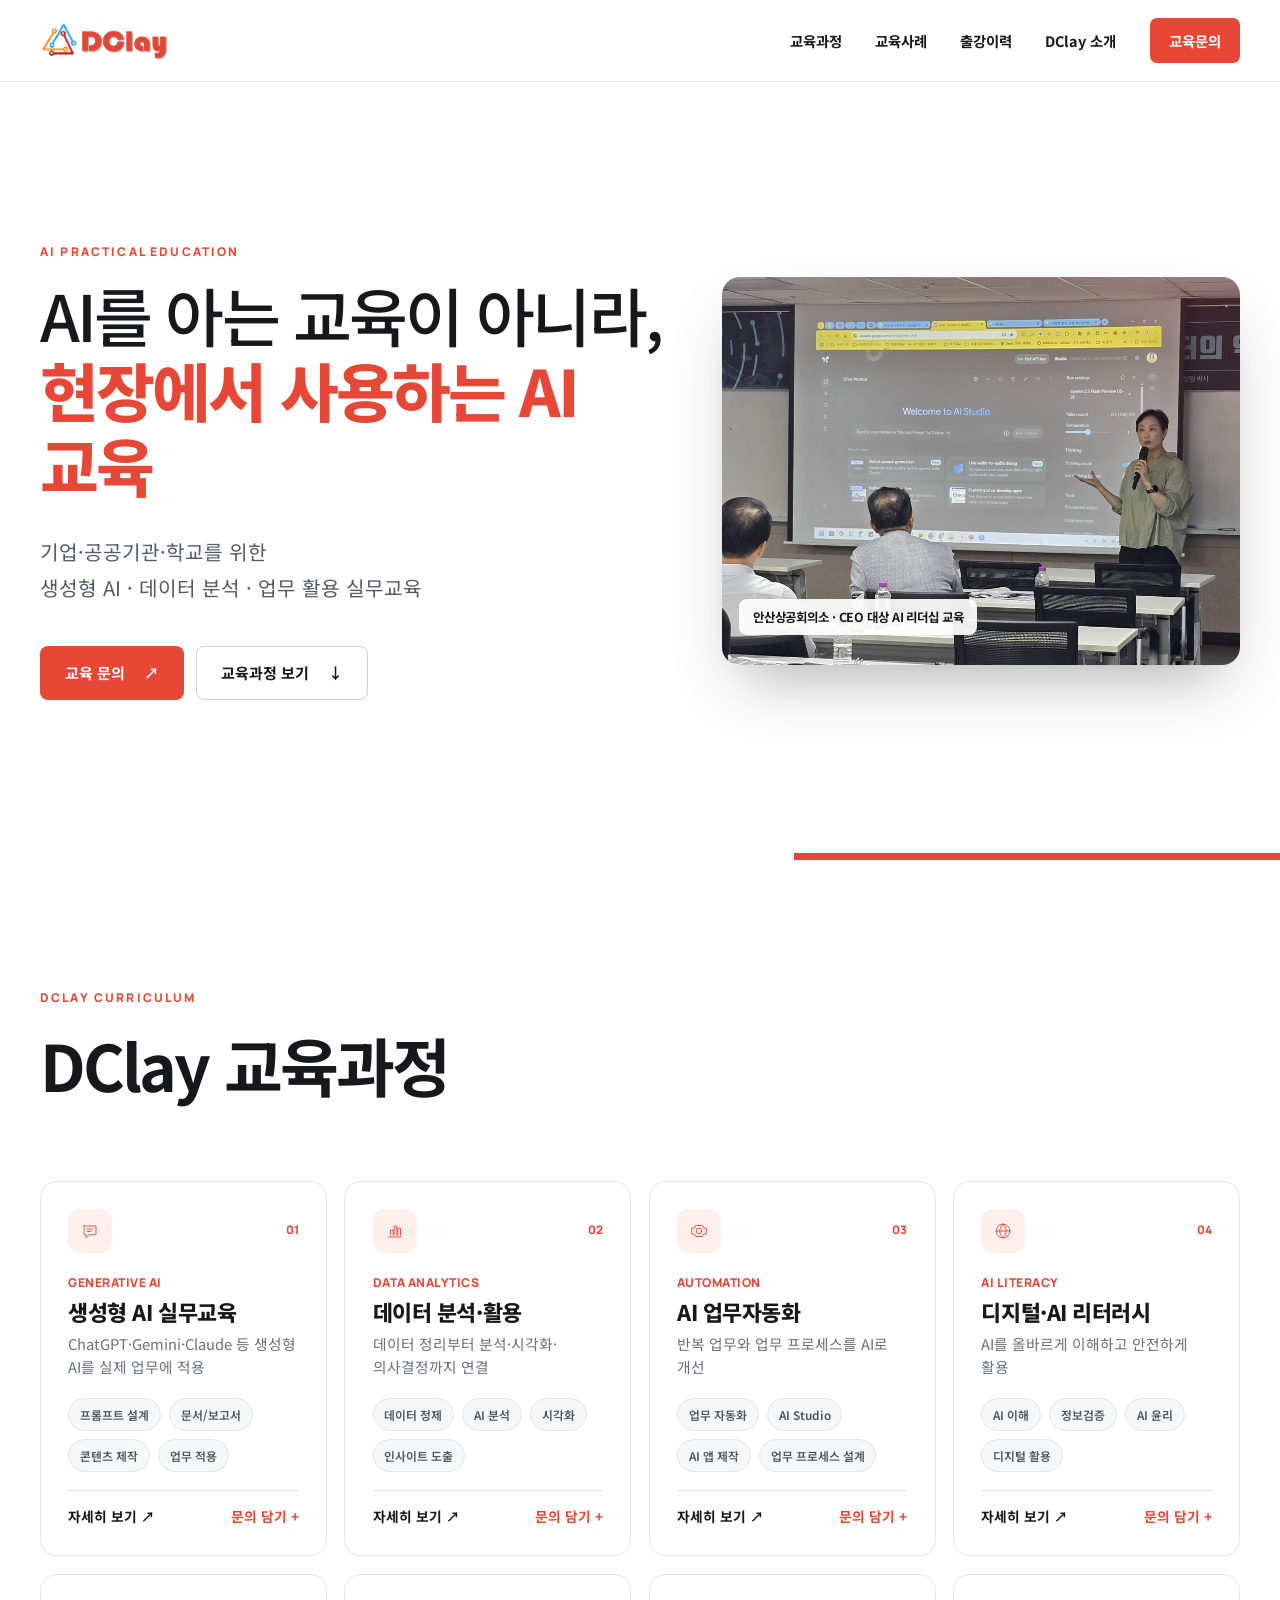
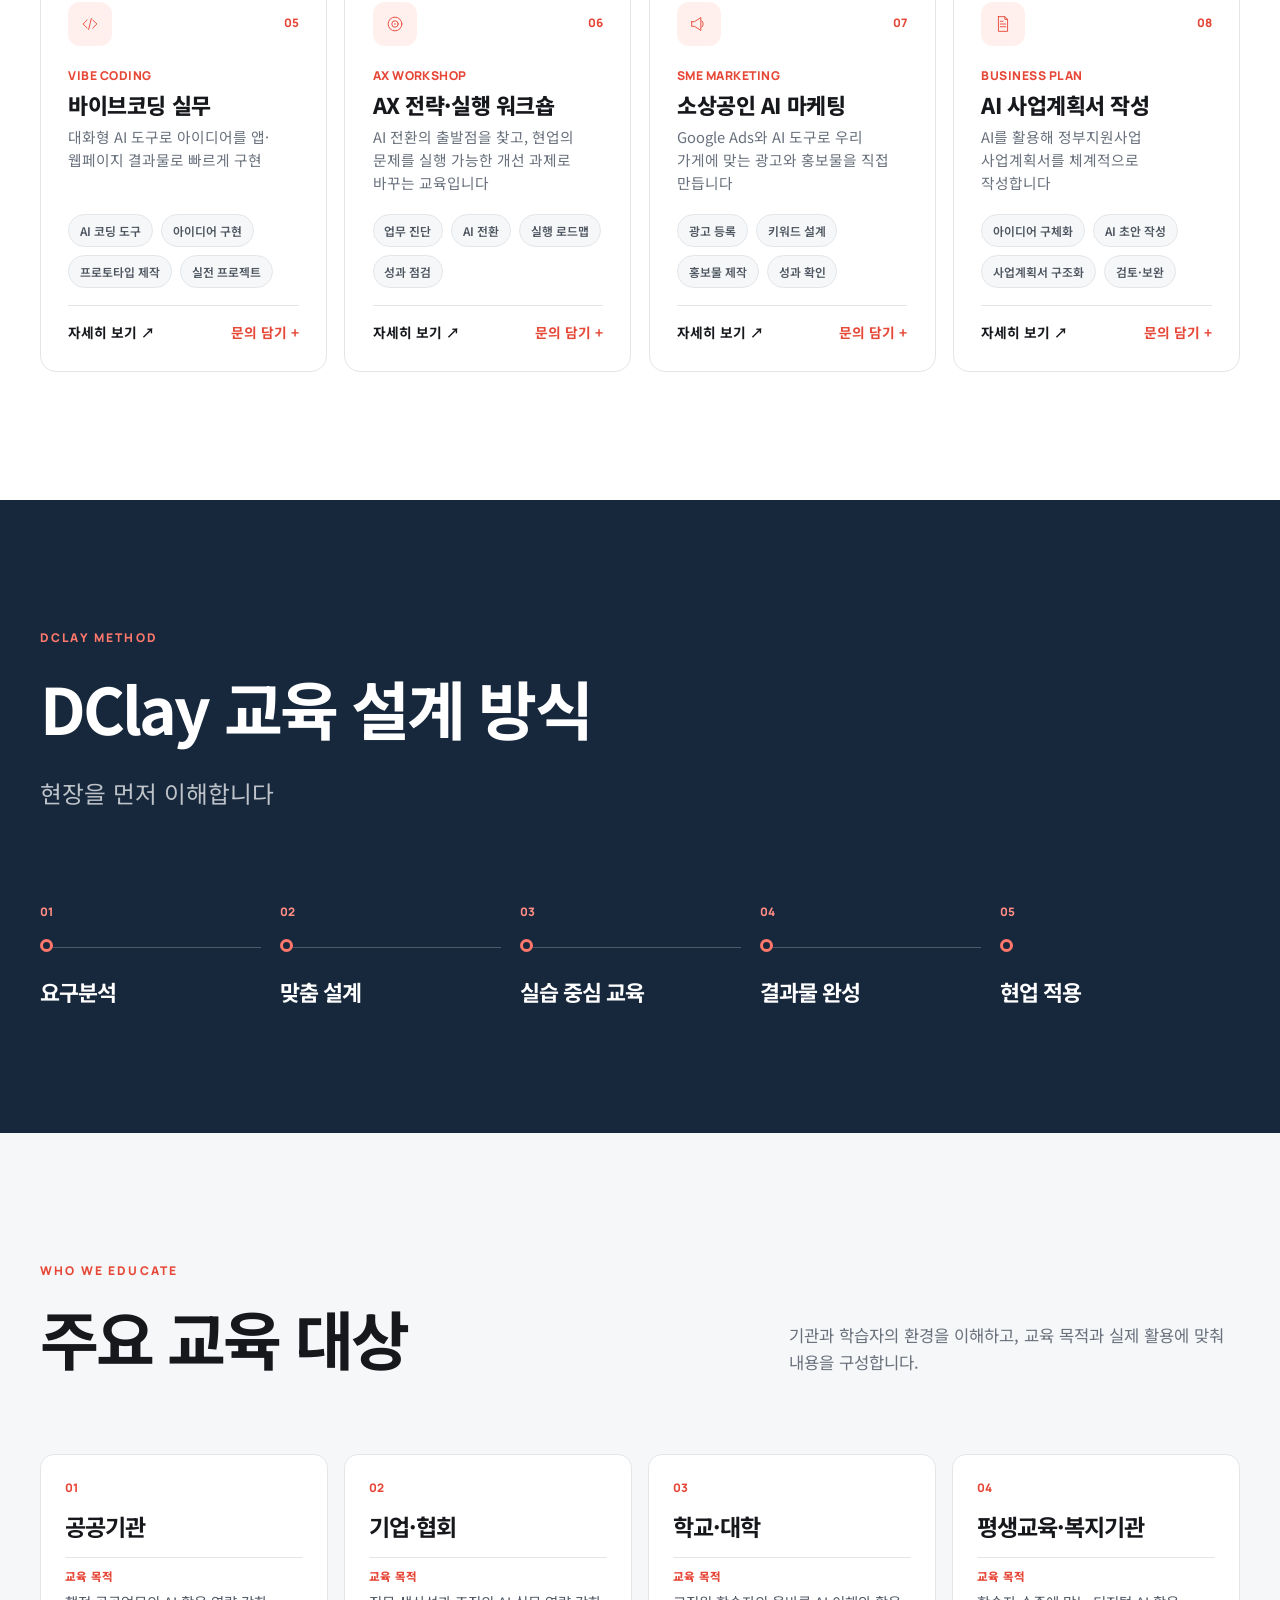
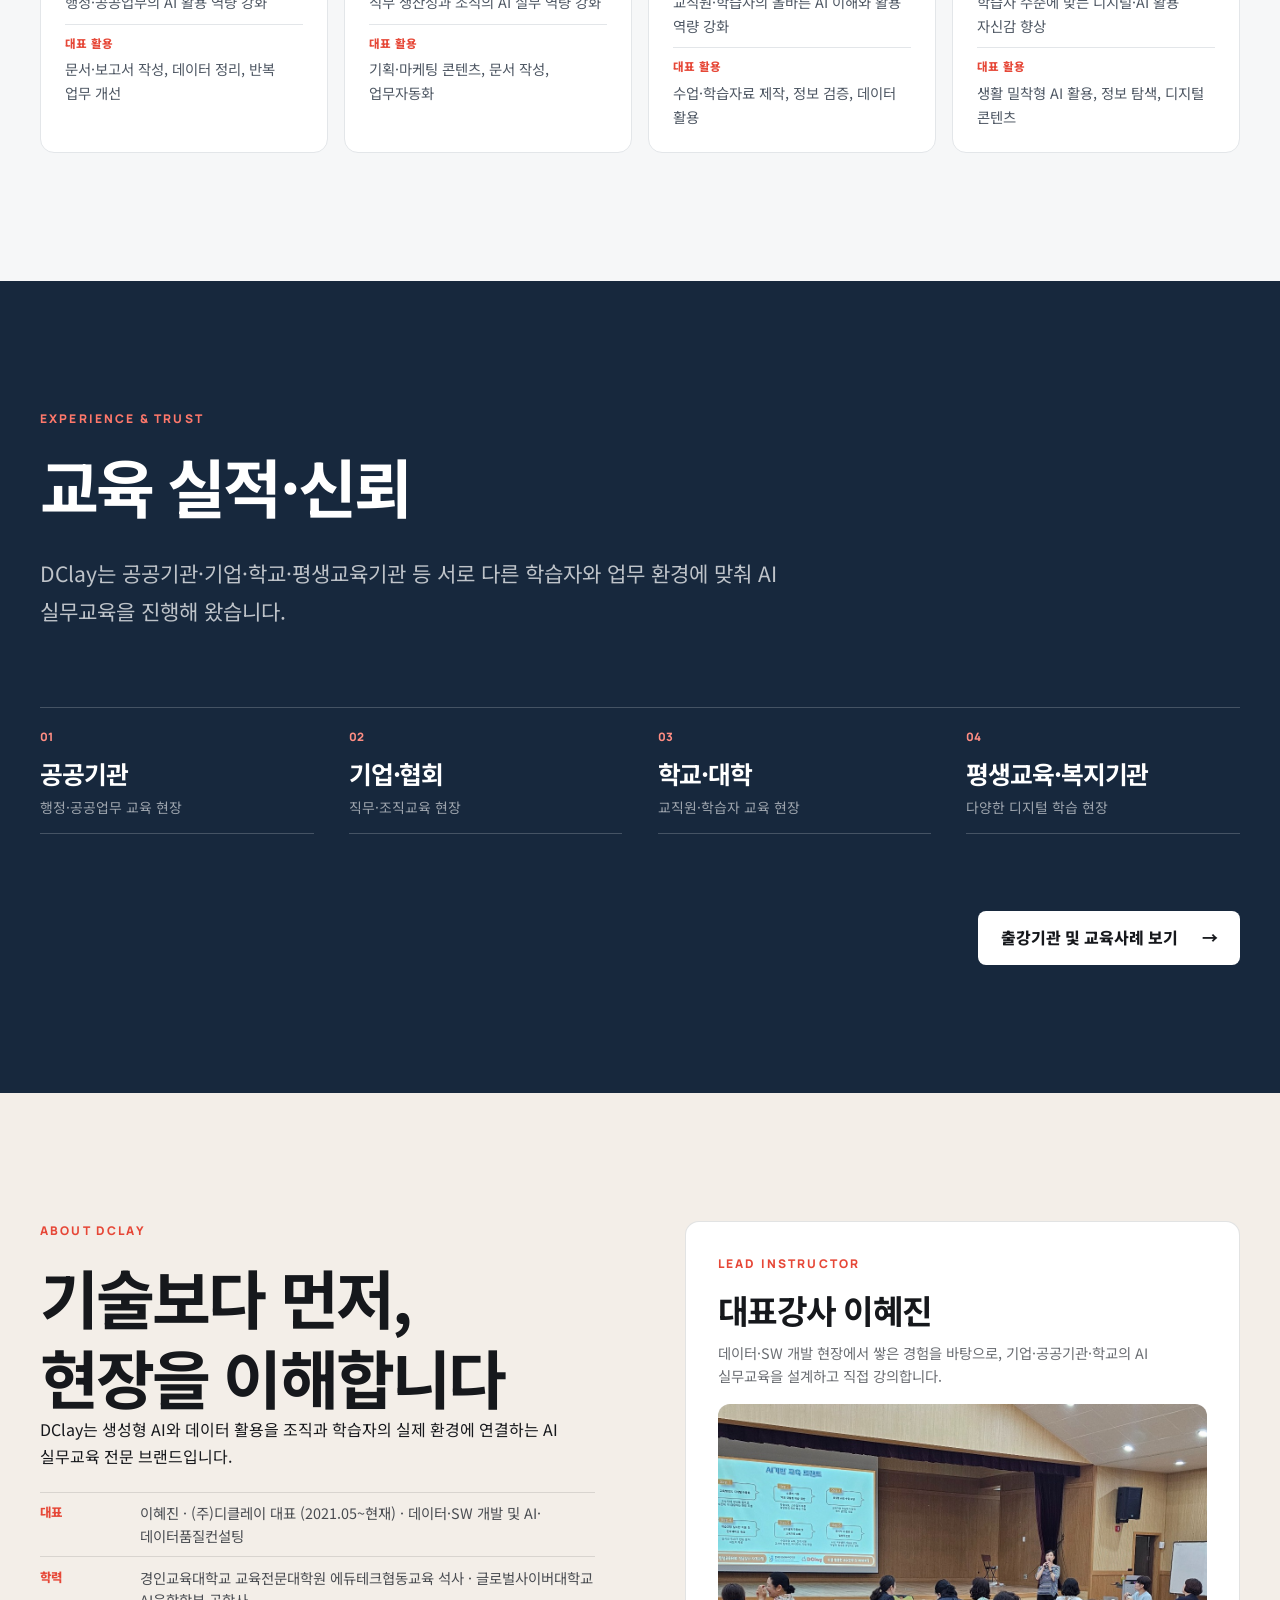
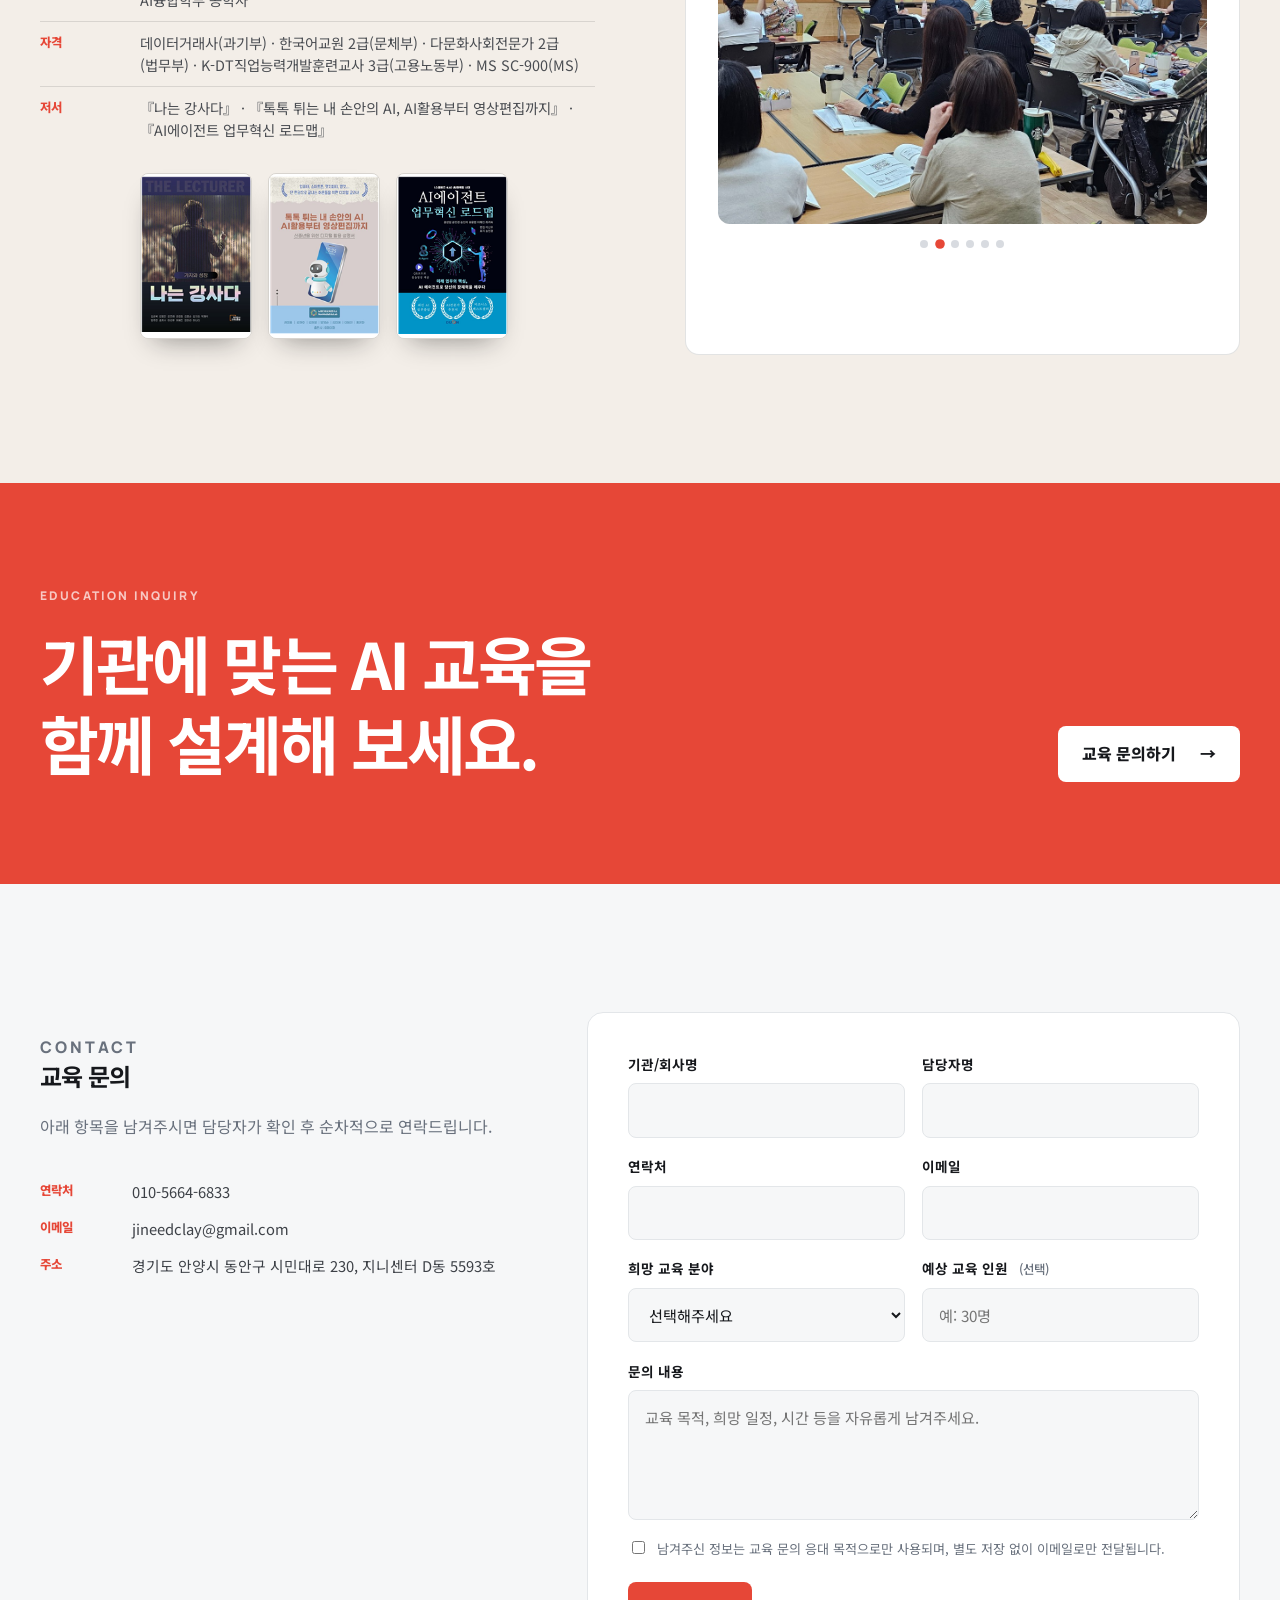
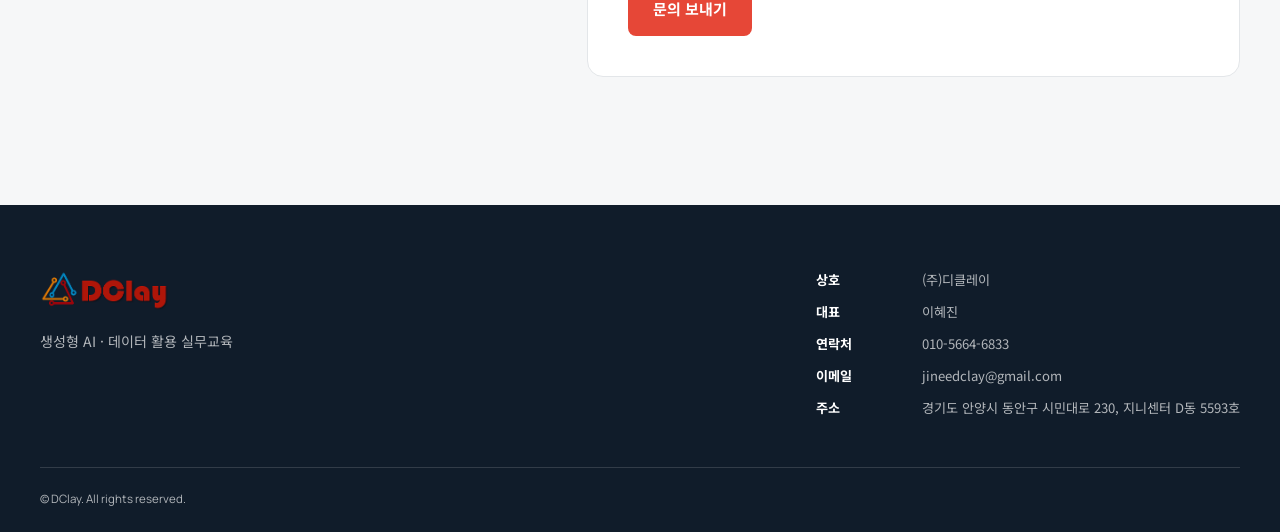
==== ai-edu/index.html @ dad77639 "Add files via upload" ====
<!doctype html>
<html lang="ko">
<head>
  <meta charset="UTF-8">
  <meta name="viewport" content="width=device-width, initial-scale=1.0">
  <title>DClay AI 교육 | 현장에서 사용하는 AI 교육</title>
  <meta name="description" content="기업·공공기관·학교를 위한 생성형 AI, 데이터 분석, 업무 활용 실무교육">
  <meta name="theme-color" content="#ffffff">
  <link rel="stylesheet" href="css/style.css?v=20260912-1">
  <script src="js/main.js" defer></script>
  <script src="js/carousel.js" defer></script>
</head>
<body id="top">
  <a class="skip-link" href="#main-content">본문 바로가기</a>

  <header class="site-header" id="site-header">
    <div class="container header-inner">
      <a class="brand" href="#top" aria-label="DClay 홈으로 이동">
        <img src="img/dclay-logo@2x.png" alt="DClay" width="289" height="94">
      </a>
      <button class="menu-toggle" type="button" aria-expanded="false" aria-controls="primary-navigation" aria-label="메뉴 열기">
        <span></span><span></span><span></span>
      </button>
      <nav class="primary-nav" id="primary-navigation" aria-label="주요 메뉴">
        <a href="#curriculum">교육과정</a>
        <a href="#education-cases">교육사례</a>
        <a href="institutions.html">출강이력</a>
        <a href="#about-dclay">DClay 소개</a>
        <a class="nav-cta" href="#education-inquiry">교육문의</a>
      </nav>
    </div>
  </header>

  <main id="main-content">
    <section class="hero" aria-labelledby="hero-title">
      <div class="container hero-inner">
        <div class="hero-copy">
          <p class="eyebrow">AI PRACTICAL EDUCATION</p>
          <h1 id="hero-title">AI를 아는 교육이 아니라,<br><strong>현장에서 사용하는 AI 교육</strong></h1>
          <p class="hero-description">기업·공공기관·학교를 위한<br>생성형 AI · 데이터 분석 · 업무 활용 실무교육</p>
          <div class="hero-actions">
            <a class="button button-primary" href="#education-inquiry">교육 문의 <span aria-hidden="true">↗</span></a>
            <a class="button button-secondary" href="#curriculum">교육과정 보기 <span aria-hidden="true">↓</span></a>
          </div>
        </div>
        <div class="hero-photo">
          <img src="img_hero/class6.jpg" alt="DClay 이혜진 강사가 기업 임직원 대상 AI 실무교육을 진행하는 모습" loading="eager">
          <p class="hero-photo-tag">안산상공회의소 · CEO 대상 AI 리더십 교육</p>
        </div>
      </div>
    </section>

    <section class="section curriculum" id="curriculum" aria-labelledby="curriculum-title">
      <div class="container">
        <div class="section-heading">
          <div><p class="eyebrow">DCLAY CURRICULUM</p><h2 id="curriculum-title">DClay 교육과정</h2></div>
        </div>
        <div class="course-list">
          <article class="course-card" data-course-id="generative-ai">
            <div class="course-card-head">
              <div class="course-icon" aria-hidden="true"><svg viewBox="0 0 48 48"><path d="M11 13h26v19H23l-8 6v-6h-4V13Z"/><path d="M18 20h12M18 25h8"/></svg></div>
              <div class="course-index">01</div>
            </div>
            <div class="course-copy">
              <span class="course-copy-tag">GENERATIVE AI</span>
              <h3>생성형 AI 실무교육</h3>
              <p>ChatGPT·Gemini·Claude 등 생성형 AI를 실제 업무에 적용</p>
            </div>
            <div class="course-topics" aria-label="주요 내용"><span>프롬프트 설계</span><span>문서/보고서</span><span>콘텐츠 제작</span><span>업무 적용</span></div>
            <div class="course-actions">
              <button type="button" class="course-action-detail" data-open-course="generative-ai">자세히 보기 <span aria-hidden="true">↗</span></button>
              <button type="button" class="course-action-inquiry" data-inquiry-course="generative-ai">문의 담기 <span aria-hidden="true">+</span></button>
            </div>
          </article>
          <article class="course-card" data-course-id="data-analytics">
            <div class="course-card-head">
              <div class="course-icon" aria-hidden="true"><svg viewBox="0 0 48 48"><path d="M10 37h28M14 33V22h6v11M22 33V13h6v20M30 33V18h6v15"/></svg></div>
              <div class="course-index">02</div>
            </div>
            <div class="course-copy">
              <span class="course-copy-tag">DATA ANALYTICS</span>
              <h3>데이터 분석·활용</h3>
              <p>데이터 정리부터 분석·시각화·의사결정까지 연결</p>
            </div>
            <div class="course-topics" aria-label="주요 내용"><span>데이터 정제</span><span>AI 분석</span><span>시각화</span><span>인사이트 도출</span></div>
            <div class="course-actions">
              <button type="button" class="course-action-detail" data-open-course="data-analytics">자세히 보기 <span aria-hidden="true">↗</span></button>
              <button type="button" class="course-action-inquiry" data-inquiry-course="data-analytics">문의 담기 <span aria-hidden="true">+</span></button>
            </div>
          </article>
          <article class="course-card" data-course-id="automation">
            <div class="course-card-head">
              <div class="course-icon" aria-hidden="true"><svg viewBox="0 0 48 48"><path d="M17 12h14l3 5 6 1v12l-6 1-3 5H17l-3-5-6-1V18l6-1 3-5Z"/><circle cx="24" cy="24" r="6"/></svg></div>
              <div class="course-index">03</div>
            </div>
            <div class="course-copy">
              <span class="course-copy-tag">AUTOMATION</span>
              <h3>AI 업무자동화</h3>
              <p>반복 업무와 업무 프로세스를 AI로 개선</p>
            </div>
            <div class="course-topics" aria-label="주요 내용"><span>업무 자동화</span><span>AI Studio</span><span>AI 앱 제작</span><span>업무 프로세스 설계</span></div>
            <div class="course-actions">
              <button type="button" class="course-action-detail" data-open-course="automation">자세히 보기 <span aria-hidden="true">↗</span></button>
              <button type="button" class="course-action-inquiry" data-inquiry-course="automation">문의 담기 <span aria-hidden="true">+</span></button>
            </div>
          </article>
          <article class="course-card" data-course-id="literacy">
            <div class="course-card-head">
              <div class="course-icon" aria-hidden="true"><svg viewBox="0 0 48 48"><circle cx="24" cy="24" r="15"/><path d="M9 24h30M24 9c5 5 7 10 7 15s-2 10-7 15c-5-5-7-10-7-15s2-10 7-15Z"/></svg></div>
              <div class="course-index">04</div>
            </div>
            <div class="course-copy">
              <span class="course-copy-tag">AI LITERACY</span>
              <h3>디지털·AI 리터러시</h3>
              <p>AI를 올바르게 이해하고 안전하게 활용</p>
            </div>
            <div class="course-topics" aria-label="주요 내용"><span>AI 이해</span><span>정보검증</span><span>AI 윤리</span><span>디지털 활용</span></div>
            <div class="course-actions">
              <button type="button" class="course-action-detail" data-open-course="literacy">자세히 보기 <span aria-hidden="true">↗</span></button>
              <button type="button" class="course-action-inquiry" data-inquiry-course="literacy">문의 담기 <span aria-hidden="true">+</span></button>
            </div>
          </article>
          <article class="course-card" data-course-id="vibe-coding">
            <div class="course-card-head">
              <div class="course-icon" aria-hidden="true"><svg viewBox="0 0 48 48"><path d="M18 15 9 24l9 9M30 15l9 9-9 9M27 12l-6 24"/></svg></div>
              <div class="course-index">05</div>
            </div>
            <div class="course-copy">
              <span class="course-copy-tag">VIBE CODING</span>
              <h3>바이브코딩 실무</h3>
              <p>대화형 AI 도구로 아이디어를 앱·웹페이지 결과물로 빠르게 구현</p>
            </div>
            <div class="course-topics" aria-label="주요 내용"><span>AI 코딩 도구</span><span>아이디어 구현</span><span>프로토타입 제작</span><span>실전 프로젝트</span></div>
            <div class="course-actions">
              <button type="button" class="course-action-detail" data-open-course="vibe-coding">자세히 보기 <span aria-hidden="true">↗</span></button>
              <button type="button" class="course-action-inquiry" data-inquiry-course="vibe-coding">문의 담기 <span aria-hidden="true">+</span></button>
            </div>
          </article>
          <article class="course-card" data-course-id="ax-workshop">
            <div class="course-card-head">
              <div class="course-icon" aria-hidden="true"><svg viewBox="0 0 48 48"><circle cx="24" cy="24" r="15"/><circle cx="24" cy="24" r="7"/><circle cx="24" cy="24" r="1.6" fill="currentColor" stroke="none"/></svg></div>
              <div class="course-index">06</div>
            </div>
            <div class="course-copy">
              <span class="course-copy-tag">AX WORKSHOP</span>
              <h3>AX 전략·실행 워크숍</h3>
              <p>AI 전환의 출발점을 찾고, 현업의 문제를 실행 가능한 개선 과제로 바꾸는 교육입니다</p>
            </div>
            <div class="course-topics" aria-label="주요 내용"><span>업무 진단</span><span>AI 전환</span><span>실행 로드맵</span><span>성과 점검</span></div>
            <div class="course-actions">
              <button type="button" class="course-action-detail" data-open-course="ax-workshop">자세히 보기 <span aria-hidden="true">↗</span></button>
              <button type="button" class="course-action-inquiry" data-inquiry-course="ax-workshop">문의 담기 <span aria-hidden="true">+</span></button>
            </div>
          </article>
          <article class="course-card" data-course-id="sme-marketing">
            <div class="course-card-head">
              <div class="course-icon" aria-hidden="true"><svg viewBox="0 0 48 48"><path d="M8 19h6l14-9v28l-14-9H8V19Z"/><path d="M30 17a9 9 0 0 1 0 14"/></svg></div>
              <div class="course-index">07</div>
            </div>
            <div class="course-copy">
              <span class="course-copy-tag">SME MARKETING</span>
              <h3>소상공인 AI 마케팅</h3>
              <p>Google Ads와 AI 도구로 우리 가게에 맞는 광고와 홍보물을 직접 만듭니다</p>
            </div>
            <div class="course-topics" aria-label="주요 내용"><span>광고 등록</span><span>키워드 설계</span><span>홍보물 제작</span><span>성과 확인</span></div>
            <div class="course-actions">
              <button type="button" class="course-action-detail" data-open-course="sme-marketing">자세히 보기 <span aria-hidden="true">↗</span></button>
              <button type="button" class="course-action-inquiry" data-inquiry-course="sme-marketing">문의 담기 <span aria-hidden="true">+</span></button>
            </div>
          </article>
          <article class="course-card" data-course-id="business-plan">
            <div class="course-card-head">
              <div class="course-icon" aria-hidden="true"><svg viewBox="0 0 48 48"><path d="M14 8h14l6 6v26H14V8Z"/><path d="M28 8v6h6"/><path d="M18 24h12M18 30h12M18 18h6"/></svg></div>
              <div class="course-index">08</div>
            </div>
            <div class="course-copy">
              <span class="course-copy-tag">BUSINESS PLAN</span>
              <h3>AI 사업계획서 작성</h3>
              <p>AI를 활용해 정부지원사업 사업계획서를 체계적으로 작성합니다</p>
            </div>
            <div class="course-topics" aria-label="주요 내용"><span>아이디어 구체화</span><span>AI 초안 작성</span><span>사업계획서 구조화</span><span>검토·보완</span></div>
            <div class="course-actions">
              <button type="button" class="course-action-detail" data-open-course="business-plan">자세히 보기 <span aria-hidden="true">↗</span></button>
              <button type="button" class="course-action-inquiry" data-inquiry-course="business-plan">문의 담기 <span aria-hidden="true">+</span></button>
            </div>
          </article>
        </div>
      </div>
    </section>

    <section class="section method" id="method" aria-labelledby="method-title">
      <div class="container">
        <div class="method-heading">
          <p class="eyebrow">DCLAY METHOD</p>
          <h2 id="method-title">DClay 교육 설계 방식</h2>
          <p class="method-message">현장을 먼저 이해합니다</p>
        </div>
        <ol class="method-flow" aria-label="DClay 교육 설계 5단계">
          <li><span class="method-number">01</span><div class="method-marker"><span></span></div><h3>요구분석</h3></li>
          <li><span class="method-number">02</span><div class="method-marker"><span></span></div><h3>맞춤 설계</h3></li>
          <li><span class="method-number">03</span><div class="method-marker"><span></span></div><h3>실습 중심 교육</h3></li>
          <li><span class="method-number">04</span><div class="method-marker"><span></span></div><h3>결과물 완성</h3></li>
          <li><span class="method-number">05</span><div class="method-marker"><span></span></div><h3>현업 적용</h3></li>
        </ol>
      </div>
    </section>

    <section class="section audiences" id="audiences" aria-labelledby="audiences-title">
      <div class="container">
        <div class="section-heading section-heading-split">
          <div>
            <p class="eyebrow">WHO WE EDUCATE</p>
            <h2 id="audiences-title">주요 교육 대상</h2>
          </div>
          <p>기관과 학습자의 환경을 이해하고, 교육 목적과 실제 활용에 맞춰 내용을 구성합니다.</p>
        </div>

        <div class="audience-grid">
          <article class="audience-card">
            <span class="audience-number">01</span>
            <h3>공공기관</h3>
            <dl>
              <div>
                <dt>교육 목적</dt>
                <dd>행정·공공업무의 AI 활용 역량 강화</dd>
              </div>
              <div>
                <dt>대표 활용</dt>
                <dd>문서·보고서 작성, 데이터 정리, 반복 업무 개선</dd>
              </div>
            </dl>
          </article>

          <article class="audience-card">
            <span class="audience-number">02</span>
            <h3>기업·협회</h3>
            <dl>
              <div>
                <dt>교육 목적</dt>
                <dd>직무 생산성과 조직의 AI 실무 역량 강화</dd>
              </div>
              <div>
                <dt>대표 활용</dt>
                <dd>기획·마케팅 콘텐츠, 문서 작성, 업무자동화</dd>
              </div>
            </dl>
          </article>

          <article class="audience-card">
            <span class="audience-number">03</span>
            <h3>학교·대학</h3>
            <dl>
              <div>
                <dt>교육 목적</dt>
                <dd>교직원·학습자의 올바른 AI 이해와 활용 역량 강화</dd>
              </div>
              <div>
                <dt>대표 활용</dt>
                <dd>수업·학습자료 제작, 정보 검증, 데이터 활용</dd>
              </div>
            </dl>
          </article>

          <article class="audience-card">
            <span class="audience-number">04</span>
            <h3>평생교육·복지기관</h3>
            <dl>
              <div>
                <dt>교육 목적</dt>
                <dd>학습자 수준에 맞는 디지털·AI 활용 자신감 향상</dd>
              </div>
              <div>
                <dt>대표 활용</dt>
                <dd>생활 밀착형 AI 활용, 정보 탐색, 디지털 콘텐츠</dd>
              </div>
            </dl>
          </article>
        </div>
      </div>
    </section>

    <section class="section trust" id="education-cases" aria-labelledby="trust-title">
      <div class="container trust-inner">
        <div class="trust-heading">
          <p class="eyebrow">EXPERIENCE &amp; TRUST</p>
          <h2 id="trust-title">교육 실적·신뢰</h2>
          <p class="trust-lead">DClay는 공공기관·기업·학교·평생교육기관 등 서로 다른 학습자와 업무 환경에 맞춰 AI 실무교육을 진행해 왔습니다.</p>
        </div>

        <div class="trust-fields" aria-label="DClay 교육 현장 경험">
          <article><span>01</span><h3>공공기관</h3><p>행정·공공업무 교육 현장</p></article>
          <article><span>02</span><h3>기업·협회</h3><p>직무·조직교육 현장</p></article>
          <article><span>03</span><h3>학교·대학</h3><p>교직원·학습자 교육 현장</p></article>
          <article><span>04</span><h3>평생교육·복지기관</h3><p>다양한 디지털 학습 현장</p></article>
        </div>

        <a class="trust-link" href="institutions.html">출강기관 및 교육사례 보기 <span aria-hidden="true">→</span></a>
      </div>
    </section>

    <section class="section about-dclay" id="about-dclay" aria-labelledby="about-dclay-title">
      <div class="container about-layout">
        <div class="about-heading">
          <p class="eyebrow">ABOUT DCLAY</p>
          <h2 id="about-dclay-title">기술보다 먼저,<br>현장을 이해합니다</h2>
          <p>DClay는 생성형 AI와 데이터 활용을 조직과 학습자의 실제 환경에 연결하는 AI 실무교육 전문 브랜드입니다.</p>

          <dl class="about-bio">
            <div class="about-bio-item">
              <dt>대표</dt>
              <dd>이혜진 · (주)디클레이 대표 (2021.05~현재) · 데이터·SW 개발 및 AI·데이터품질컨설팅</dd>
            </div>
            <div class="about-bio-item">
              <dt>학력</dt>
              <dd>경인교육대학교 교육전문대학원 에듀테크협동교육 석사 · 글로벌사이버대학교 AI융합학부 공학사</dd>
            </div>
            <div class="about-bio-item">
              <dt>자격</dt>
              <dd>데이터거래사(과기부) · 한국어교원 2급(문체부) · 다문화사회전문가 2급(법무부) · K-DT직업능력개발훈련교사 3급(고용노동부) · MS SC-900(MS)</dd>
            </div>
            <div class="about-bio-item">
              <dt>저서</dt>
              <dd>『나는 강사다』 · 『톡톡 튀는 내 손안의 AI, AI활용부터 영상편집까지』 · 『AI에이전트 업무혁신 로드맵』</dd>
              <div class="book-covers">
                <img src="img/book-lecturer.png" alt="『나는 강사다』 책 표지" loading="lazy">
                <img src="img/book-ai-handy.png" alt="『톡톡 튀는 내 손안의 AI, AI활용부터 영상편집까지』 책 표지" loading="lazy">
                <img src="img/book-ai-agent.png" alt="『AI에이전트 업무혁신 로드맵』 책 표지" loading="lazy">
              </div>
            </div>
          </dl>
        </div>

        <aside class="instructor-slot" aria-labelledby="instructor-name">
          <p class="eyebrow">LEAD INSTRUCTOR</p>
          <h3 id="instructor-name">대표강사 이혜진</h3>
          <p class="instructor-note">데이터·SW 개발 현장에서 쌓은 경험을 바탕으로, 기업·공공기관·학교의 AI 실무교육을 설계하고 직접 강의합니다.</p>

          <div class="instructor-photo-carousel" data-carousel aria-label="이혜진 강사 교육 현장 사진">
            <div class="carousel-slide is-active"><img src="img_hero/class1.jpg" alt="AI 디지털배움터 컴퓨터실 실습 교육 현장"></div>
            <div class="carousel-slide"><img src="img_hero/class2.jpg" alt="기업 임직원 대상 AI 실무교육 강의 현장"></div>
            <div class="carousel-slide"><img src="img_hero/class3.jpg" alt="공공기관 AI 활용 교육 강의 현장"></div>
            <div class="carousel-slide"><img src="img_hero/class4.jpg" alt="다수 인원 대상 AI 실무교육 강의 현장"></div>
            <div class="carousel-slide"><img src="img_hero/class5.jpg" alt="클로드 AI 에이전트 사용법 소규모 실습 교육"></div>
            <div class="carousel-slide"><img src="img_hero/class6.jpg" alt="안산상공회의소 CEO 대상 AI 리더십 교육 강의 현장"></div>
          </div>
          <div class="carousel-dots" data-carousel-dots aria-hidden="true"></div>
        </aside>
      </div>
    </section>

    <section class="inquiry-cta" id="education-inquiry" aria-labelledby="inquiry-title">
      <div class="container inquiry-inner">
        <div>
          <p class="eyebrow">EDUCATION INQUIRY</p>
          <h2 id="inquiry-title">기관에 맞는 AI 교육을<br>함께 설계해 보세요.</h2>
        </div>
        <a class="inquiry-button" href="#inquiry-form">교육 문의하기 <span aria-hidden="true">→</span></a>
      </div>
    </section>

    <section class="section inquiry-form-section" id="inquiry-form" aria-labelledby="inquiry-form-title">
      <div class="container inquiry-form-layout">
        <div class="inquiry-form-heading">
          <p class="eyebrow">CONTACT</p>
          <h2 id="inquiry-form-title">교육 문의</h2>
          <p>아래 항목을 남겨주시면 담당자가 확인 후 순차적으로 연락드립니다.</p>
          <dl>
            <div><dt>연락처</dt><dd>010-5664-6833</dd></div>
            <div><dt>이메일</dt><dd>jineedclay@gmail.com</dd></div>
            <div><dt>주소</dt><dd>경기도 안양시 동안구 시민대로 230, 지니센터 D동 5593호</dd></div>
          </dl>
        </div>

        <form class="inquiry-form" id="education-inquiry-form">
          <div class="form-row form-row-2">
            <div class="form-field">
              <label for="field-org">기관/회사명</label>
              <input type="text" id="field-org" name="company" required>
            </div>
            <div class="form-field">
              <label for="field-name">담당자명</label>
              <input type="text" id="field-name" name="name" required>
            </div>
          </div>
          <div class="form-row form-row-2">
            <div class="form-field">
              <label for="field-phone">연락처</label>
              <input type="tel" id="field-phone" name="phone" required>
            </div>
            <div class="form-field">
              <label for="field-email">이메일</label>
              <input type="email" id="field-email" name="email" required>
            </div>
          </div>
          <div class="form-row form-row-2">
            <div class="form-field">
              <label for="field-topic">희망 교육 분야</label>
              <select id="field-topic" name="topic">
                <option value="">선택해주세요</option>
                <option>생성형 AI 실무교육</option>
                <option>데이터 분석·활용</option>
                <option>AI 업무자동화</option>
                <option>디지털·AI 리터러시</option>
                <option>바이브코딩 실무</option>
                <option>AX 전략·실행 워크숍</option>
                <option>소상공인 AI 마케팅</option>
                <option>AI 사업계획서 작성</option>
                <option>기타 (내용에 작성)</option>
              </select>
            </div>
            <div class="form-field">
              <label for="field-size">예상 교육 인원 <span class="optional">(선택)</span></label>
              <input type="text" id="field-size" name="size" placeholder="예: 30명">
            </div>
          </div>
          <div class="form-field">
            <label for="field-message">문의 내용</label>
            <textarea id="field-message" name="message" required placeholder="교육 목적, 희망 일정, 시간 등을 자유롭게 남겨주세요."></textarea>
          </div>
          <label class="form-consent">
            <input type="checkbox" required>
            <span>남겨주신 정보는 교육 문의 응대 목적으로만 사용되며, 별도 저장 없이 이메일로만 전달됩니다.</span>
          </label>
          <div class="form-submit">
            <button class="button button-primary" type="submit">문의 보내기</button>
            <p class="form-status" data-form-status role="status" aria-live="polite"></p>
          </div>
        </form>
      </div>
    </section>
  </main>

  <footer class="site-footer" id="contact-information">
    <div class="container footer-main">
      <div class="footer-brand">
        <img src="img/dclay-logo@2x.png" alt="DClay" width="289" height="94" loading="lazy">
        <p>생성형 AI · 데이터 활용 실무교육</p>
      </div>
      <dl class="footer-information">
        <div><dt>상호</dt><dd>(주)디클레이</dd></div>
        <div><dt>대표</dt><dd>이혜진</dd></div>
        <div><dt>연락처</dt><dd>010-5664-6833</dd></div>
        <div><dt>이메일</dt><dd>jineedclay@gmail.com</dd></div>
        <div><dt>주소</dt><dd>경기도 안양시 동안구 시민대로 230, 지니센터 D동 5593호</dd></div>
      </dl>
    </div>
    <div class="container footer-bottom">
      <p>© DClay. All rights reserved.</p>
    </div>
  </footer>

  <button class="top-button" id="top-button" type="button" aria-label="페이지 맨 위로 이동"><span aria-hidden="true">↑</span>TOP</button>

  <div class="course-modal-backdrop" id="course-modal" hidden>
    <div class="course-modal" role="dialog" aria-modal="true" aria-labelledby="course-modal-title">
      <button type="button" class="course-modal-close" id="course-modal-close" aria-label="닫기">✕</button>
      <p class="course-modal-eyebrow"><span id="course-modal-tag"></span> <span aria-hidden="true">·</span> <span id="course-modal-index"></span></p>
      <div class="course-modal-icon" id="course-modal-icon" aria-hidden="true"></div>
      <h3 id="course-modal-title"></h3>
      <p class="course-modal-desc" id="course-modal-desc"></p>

      <dl class="course-modal-stats">
        <div><dt>추천 대상</dt><dd id="course-modal-audience"></dd></div>
        <div><dt>교육 구성</dt><dd id="course-modal-structure"></dd></div>
        <div><dt>실습 결과물</dt><dd id="course-modal-output"></dd></div>
        <div><dt>교육 시간·난이도</dt><dd id="course-modal-duration"></dd></div>
      </dl>

      <div class="course-modal-flow">
        <h4>이런 흐름으로 배웁니다</h4>
        <ol id="course-modal-steps"></ol>
      </div>

      <p class="course-modal-note" id="course-modal-note"></p>

      <div class="course-modal-buttons">
        <button type="button" class="button button-secondary" id="course-modal-copy">교육 링크 복사</button>
        <button type="button" class="button button-primary" id="course-modal-inquiry">문의 담기 <span aria-hidden="true">+</span></button>
      </div>
    </div>
  </div>

  <script src="js/data/courses.js"></script>
  <script src="js/course-modal.js" defer></script>
  <script src="js/contact-form.js" defer></script>
</body>
</html>
---- ai-edu/css/style.css ----
@import url("https://fonts.googleapis.com/css2?family=Manrope:wght@600;700;800&family=Noto+Sans+KR:wght@400;500;600;700;800&display=swap");

:root {
  --red: #e64737;
  --red-dark: #c93629;
  --red-soft: #fff0ed;
  --ink: #16181c;
  --navy: #17283d;
  --muted: #69717d;
  --line: #e3e6e9;
  --surface: #f6f7f8;
  --white: #fff;
  --header-height: 82px;
  --container: 1200px;
  --transition: 220ms ease;
}

*, *::before, *::after { box-sizing: border-box; }
html { scroll-behavior: smooth; scroll-padding-top: calc(var(--header-height) + 24px); }
body {
  margin: 0;
  color: var(--ink);
  background: var(--white);
  font-family: "Noto Sans KR", "Apple SD Gothic Neo", "Malgun Gothic", sans-serif;
  line-height: 1.65;
  word-break: keep-all;
  -webkit-font-smoothing: antialiased;
  overflow-x: hidden;
}
body.menu-open { overflow: hidden; }
a { color: inherit; text-decoration: none; }
button { font: inherit; }
img, svg { display: block; }
h1, h2, h3, p, ul, ol { margin-top: 0; }
h1, h2, h3 { margin-bottom: 0; line-height: 1.25; letter-spacing: -0.045em; }
.container { width: min(calc(100% - 40px), var(--container)); margin-inline: auto; }
.section { padding-block: clamp(5.5rem, 10vw, 9rem); }

.skip-link {
  position: fixed; z-index: 9999; top: 10px; left: 10px; padding: .7rem 1rem;
  color: var(--white); background: var(--ink); border-radius: 6px;
  transform: translateY(-160%); transition: transform var(--transition);
}
.skip-link:focus { transform: translateY(0); }
.eyebrow {
  margin-bottom: 1rem; color: var(--red); font-family: "Manrope", sans-serif;
  font-size: .75rem; font-weight: 800; letter-spacing: .18em;
}
.button {
  display: inline-flex; min-height: 54px; align-items: center; justify-content: center;
  gap: 1.2rem; padding: .85rem 1.5rem; border: 1px solid transparent; border-radius: 8px;
  font-size: .94rem; font-weight: 700;
  transition: color var(--transition), background var(--transition), border-color var(--transition), transform var(--transition);
}
.button:hover { transform: translateY(-2px); }
.button-primary { color: var(--white); background: var(--red); }
.button-primary:hover { background: var(--red-dark); }
.button-secondary { color: var(--ink); background: var(--white); border-color: #cdd1d6; }
.button-secondary:hover { border-color: var(--ink); }
.button:focus-visible, .brand:focus-visible, .primary-nav a:focus-visible,
.menu-toggle:focus-visible, .top-button:focus-visible { outline: 3px solid #ffbb55; outline-offset: 3px; }

/* Header */
.site-header {
  position: fixed; z-index: 1000; inset: 0 0 auto; height: var(--header-height);
  background: rgba(255,255,255,.94); border-bottom: 1px solid rgba(22,24,28,.09);
  backdrop-filter: blur(14px); transition: box-shadow var(--transition);
}
.site-header.is-scrolled { box-shadow: 0 8px 30px rgba(26,33,43,.08); }
.header-inner { display: flex; height: 100%; align-items: center; justify-content: space-between; }
.brand { display: flex; width: auto; height: auto; align-items: center; }
.brand img {
  width: auto;
  height: auto;
  max-width: 150px;
  max-height: 42px;
  object-fit: contain;
}
.menu-toggle {
  position: relative; z-index: 2; display: grid; width: 44px; height: 44px; padding: 10px;
  border: 0; place-content: center; gap: 5px; color: var(--ink); background: transparent; cursor: pointer;
}
.menu-toggle span { display: block; width: 24px; height: 2px; background: currentColor; transition: transform var(--transition), opacity var(--transition); }
.menu-toggle[aria-expanded="true"] span:nth-child(1) { transform: translateY(7px) rotate(45deg); }
.menu-toggle[aria-expanded="true"] span:nth-child(2) { opacity: 0; }
.menu-toggle[aria-expanded="true"] span:nth-child(3) { transform: translateY(-7px) rotate(-45deg); }
.primary-nav {
  position: fixed; inset: var(--header-height) 0 auto; display: flex; max-height: 0;
  flex-direction: column; overflow: hidden; padding-inline: 20px; background: var(--white);
  box-shadow: 0 20px 30px rgba(22,24,28,.1); opacity: 0; visibility: hidden;
  transition: max-height 300ms ease, opacity var(--transition), visibility var(--transition), padding var(--transition);
}
.primary-nav.is-open { max-height: calc(100vh - var(--header-height)); padding-block: .8rem 1.5rem; opacity: 1; visibility: visible; }
.primary-nav a { padding: .9rem 0; border-bottom: 1px solid var(--line); font-weight: 700; }
.primary-nav .nav-cta { margin-top: .7rem; padding-inline: 1.2rem; color: var(--white); background: var(--red); border: 0; border-radius: 7px; text-align: center; }

/* Hero */
.hero {
  position: relative; min-height: min(860px, 100vh); padding-top: var(--header-height); overflow: hidden;
  background: #fff;
}
.hero::after { position: absolute; right: 0; bottom: 0; width: 38%; height: 7px; content: ""; background: var(--red); }
.hero-inner {
  position: relative; z-index: 2; display: grid; min-height: calc(min(860px, 100vh) - var(--header-height));
  align-items: center; gap: 3rem; padding-block: 4rem;
  grid-template-columns: minmax(0,1fr);
}
.hero-copy { max-width: 860px; }
.hero h1 { max-width: 920px; font-size: clamp(2.65rem, 5vw, 4.5rem); font-weight: 500; line-height: 1.17; }
.hero h1 strong { position: relative; color: var(--red); font-weight: 800; }
.hero-description { margin: 2rem 0 2.5rem; color: #535b66; font-size: clamp(1.02rem, 1.8vw, 1.26rem); line-height: 1.8; }
.hero-actions { display: flex; flex-wrap: wrap; gap: .75rem; }

/* real-photo panel instead of generic gradient blobs */
.hero-photo {
  position: relative; z-index: 1; display: none; overflow: hidden;
  border-radius: 18px; aspect-ratio: 4/3;
  box-shadow: 0 30px 60px -20px rgba(22,24,28,.35);
}
.hero-photo img { width: 100%; height: 100%; object-fit: cover; }
.hero-photo::after {
  position: absolute; inset: 0; content: "";
  background: linear-gradient(200deg, rgba(230,71,55,.16), rgba(22,24,28,.05) 45%, transparent 70%);
}
.hero-photo-tag {
  position: absolute; left: 1.1rem; bottom: 1.1rem; z-index: 1;
  padding: .5rem .85rem; color: var(--ink); background: rgba(255,255,255,.92);
  border-radius: 8px; font-size: .78rem; font-weight: 700; letter-spacing: -0.01em;
}

/* Curriculum */
.section-heading { display: grid; gap: 1.4rem; margin-bottom: clamp(3rem, 6vw, 5rem); }
.section-heading h2, .method-heading h2 { font-size: clamp(2.25rem, 5vw, 4.25rem); }
.section-heading > p { max-width: 580px; margin-bottom: 0; color: var(--muted); font-size: 1.04rem; }
.course-list { display: grid; gap: 1.1rem; grid-template-columns: minmax(0,1fr); }
.course-card {
  display: flex; flex-direction: column; gap: .9rem; height: 100%;
  padding: clamp(1.3rem, 2.4vw, 1.7rem); background: var(--white); border: 1px solid var(--line); border-radius: 16px;
  transition: border-color var(--transition), box-shadow var(--transition), transform var(--transition);
}
.course-card:hover { border-color: var(--red); box-shadow: 0 18px 34px -24px rgba(17,17,17,.32); transform: translateY(-3px); }
.course-card-head { display: flex; align-items: center; justify-content: space-between; }
.course-index { color: var(--red); font-family: "Manrope", sans-serif; font-size: .73rem; font-weight: 800; }
.course-icon { display: grid; width: 44px; height: 44px; color: var(--red); background: var(--red-soft); border-radius: 12px; place-items: center; }
.course-icon svg { width: 22px; height: 22px; fill: none; stroke: currentColor; stroke-linecap: round; stroke-linejoin: round; stroke-width: 2; }
.course-copy-tag {
  display: inline-block; margin-bottom: .3rem; color: var(--red); font-family: "Manrope", sans-serif;
  font-size: .76rem; font-weight: 800; letter-spacing: .04em;
}
.course-copy h3 { font-size: clamp(1.15rem, 1.7vw, 1.4rem); font-weight: 800; letter-spacing: -0.02em; }
.course-copy p { margin: .5rem 0 0; color: var(--muted); font-size: .92rem; line-height: 1.55; }
.course-topics { display: flex; flex-wrap: wrap; gap: .5rem; margin-top: auto; padding-top: .3rem; }
.course-topics span { padding: .36rem .68rem; color: #4d5660; background: var(--surface); border: 1px solid var(--line); border-radius: 999px; font-size: .74rem; font-weight: 600; }

.course-actions {
  display: flex; align-items: center; justify-content: space-between; gap: .8rem;
  padding-top: .9rem; margin-top: .2rem; border-top: 1px solid var(--line);
}
.course-action-detail, .course-action-inquiry {
  padding: 0; color: var(--ink); background: none; border: 0; cursor: pointer;
  font-size: .86rem; font-weight: 700; transition: color var(--transition);
}
.course-action-detail:hover { color: var(--red); }
.course-action-inquiry { color: var(--red); }
.course-action-inquiry:hover { text-decoration: underline; }
.course-action-inquiry.is-selected { color: #1a8f5e; }

/* Course detail modal */
.course-modal-backdrop {
  position: fixed; inset: 0; z-index: 2000; display: flex; align-items: flex-start; justify-content: center;
  padding: clamp(1rem, 4vw, 3.5rem) 1rem; overflow-y: auto;
  background: rgba(17,19,23,.6); opacity: 0; transition: opacity 220ms ease;
}
.course-modal-backdrop.is-visible { opacity: 1; }
.course-modal-backdrop[hidden] { display: none; }
.course-modal {
  position: relative; width: min(640px, 100%); margin: auto 0;
  padding: clamp(1.6rem, 4vw, 2.4rem); background: var(--surface); border: 1px solid var(--line); border-radius: 20px;
  box-shadow: 0 40px 70px -30px rgba(17,17,17,.4);
  transform: translateY(14px); transition: transform 220ms ease;
}
.course-modal-backdrop.is-visible .course-modal { transform: translateY(0); }
.course-modal-close {
  position: absolute; top: 1.2rem; right: 1.2rem; display: grid; width: 34px; height: 34px; place-items: center;
  color: var(--ink); background: var(--white); border: 1px solid var(--line); border-radius: 50%; cursor: pointer;
  font-size: .95rem; line-height: 1; transition: border-color var(--transition), color var(--transition);
}
.course-modal-close:hover { color: var(--red); border-color: var(--red); }
.course-modal-eyebrow { margin: 0 2.6rem .6rem 0; color: var(--muted); font-size: .8rem; font-weight: 700; }
.course-modal-icon { display: grid; width: 52px; height: 52px; margin-bottom: 1rem; color: var(--red); background: var(--red-soft); border-radius: 14px; place-items: center; }
.course-modal-icon svg { width: 26px; height: 26px; fill: none; stroke: currentColor; stroke-linecap: round; stroke-linejoin: round; stroke-width: 2; }
.course-modal h3 { font-size: clamp(1.35rem, 3vw, 1.7rem); font-weight: 800; letter-spacing: -0.02em; }
.course-modal-desc { margin: .7rem 0 0; color: #4a4d52; font-size: .95rem; line-height: 1.6; }
.course-modal-stats {
  display: grid; grid-template-columns: minmax(0,1fr); gap: 1rem; margin: 1.5rem 0 0; padding-top: 1.2rem;
  border-top: 1px solid var(--line);
}
.course-modal-stats dt { margin-bottom: .3rem; color: var(--muted); font-size: .76rem; font-weight: 700; }
.course-modal-stats dd { margin: 0; color: var(--ink); font-size: .92rem; font-weight: 600; line-height: 1.5; }
.course-modal-flow { margin-top: 1.6rem; }
.course-modal-flow h4 { font-size: 1rem; font-weight: 800; }
.course-modal-flow ol { display: grid; gap: 1rem; margin: 1rem 0 0; padding: 0; list-style: none; }
.course-modal-flow li { display: flex; gap: .9rem; }
.course-modal-step-num { flex: none; color: var(--red); font-family: "Manrope", sans-serif; font-size: .78rem; font-weight: 800; }
.course-modal-flow h5 { margin: 0 0 .25rem; font-size: .95rem; font-weight: 700; }
.course-modal-flow p { margin: 0; color: var(--muted); font-size: .88rem; line-height: 1.55; }
.course-modal-note {
  margin: 1.6rem 0 0; padding: .9rem 1rem; color: #5f6268; background: var(--white);
  border-radius: 10px; font-size: .82rem; line-height: 1.55;
}
.course-modal-buttons { display: flex; flex-wrap: wrap; gap: .8rem; margin-top: 1.6rem; }
.course-modal-buttons .button { flex: 1; min-width: 160px; justify-content: center; }
#course-modal-inquiry.is-selected { background: #1a8f5e; border-color: #1a8f5e; }
body.modal-open { overflow: hidden; }

/* Method */
.method { color: var(--white); background: var(--navy); }
.method .eyebrow { color: #ff786b; }
.method-heading { display: grid; gap: .2rem; margin-bottom: clamp(3.5rem, 7vw, 6rem); }
.method-message { margin: 1.5rem 0 0; color: rgba(255,255,255,.72); font-size: clamp(1.18rem, 2vw, 1.48rem); }
.method-flow { display: grid; margin: 0; padding: 0; list-style: none; }
.method-flow li { position: relative; display: grid; grid-template-columns: 42px 26px minmax(0,1fr); gap: 0 .8rem; min-height: 128px; }
.method-number { padding-top: .05rem; color: #ff8d83; font-family: "Manrope", sans-serif; font-size: .73rem; font-weight: 800; }
.method-marker { position: relative; display: flex; justify-content: center; }
.method-marker::after { position: absolute; top: 18px; bottom: 0; width: 1px; content: ""; background: rgba(255,255,255,.23); }
.method-flow li:last-child .method-marker::after { display: none; }
.method-marker span { position: relative; z-index: 1; display: block; width: 13px; height: 13px; margin-top: 3px; background: var(--navy); border: 3px solid #ff786b; border-radius: 50%; }
.method-flow h3 { font-size: 1.35rem; }
.method-flow p { grid-column: 3; margin: .55rem 0 0; color: rgba(255,255,255,.6); font-size: .92rem; }

/* Audiences */
.audiences { background: var(--surface); }
.section-heading-split { grid-template-columns: minmax(0,1fr); }
.audience-grid { display: grid; gap: 1rem; }
.audience-card {
  position: relative;
  display: flex;
  flex-direction: column;
  padding: clamp(1.1rem, 2vw, 1.5rem);
  background: var(--white);
  border: 1px solid var(--line);
  border-radius: 14px;
}
.audience-number {
  margin-bottom: .9rem;
  color: var(--red);
  font-family: "Manrope", sans-serif;
  font-size: .73rem;
  font-weight: 800;
}
.audience-card h3 { font-size: clamp(1.2rem, 1.8vw, 1.5rem); }
.audience-card dl { display: grid; gap: .6rem; margin: 1rem 0 0; }
.audience-card dl div { padding-top: .55rem; border-top: 1px solid var(--line); }
.audience-card dt {
  margin-bottom: .28rem;
  color: var(--red);
  font-size: .72rem;
  font-weight: 800;
  letter-spacing: .03em;
}
.audience-card dd { margin: 0; color: #4f5864; font-size: .9rem; line-height: 1.65; }


/* Trust */
.trust { color: var(--white); background: var(--navy); }
.trust .eyebrow { color: #ff786b; }
.trust-inner { display: grid; gap: clamp(2.5rem, 6vw, 5rem); }
.trust-heading { max-width: 850px; }
.trust-heading h2, .about-heading h2 { font-size: clamp(2.25rem, 5vw, 4.25rem); }
.trust-lead {
  max-width: 780px;
  margin: 1.8rem 0 0;
  color: rgba(255,255,255,.72);
  font-size: clamp(1.05rem, 2vw, 1.32rem);
  line-height: 1.8;
}
.trust-fields { display: grid; gap: 0 2.2rem; border-top: 1px solid rgba(255,255,255,.2); }
.trust-fields article { padding: .85rem 0; border-bottom: 1px solid rgba(255,255,255,.2); }
.trust-fields span { color: #ff8d83; font-family: "Manrope", sans-serif; font-size: .72rem; font-weight: 800; }
.trust-fields h3 { margin-top: .65rem; font-size: clamp(1.2rem, 2vw, 1.55rem); }
.trust-fields p { margin: .45rem 0 0; color: rgba(255,255,255,.58); font-size: .87rem; }
.trust-link {
  display: inline-flex;
  width: fit-content;
  min-height: 54px;
  align-items: center;
  gap: 1.5rem;
  padding: .85rem 1.4rem;
  color: var(--ink);
  background: var(--white);
  border-radius: 8px;
  font-weight: 800;
  transition: color var(--transition), background var(--transition), transform var(--transition);
}
.trust-link:hover { color: var(--white); background: var(--red); transform: translateY(-2px); }

/* About DClay */
.about-dclay { background: #f3eee8; }
.about-layout { display: grid; gap: clamp(3rem, 7vw, 6rem); }
.about-heading { max-width: 850px; }
.about-heading > p:last-child {
  max-width: 680px;
  margin: 1.8rem 0 0;
  color: #5f6268;
  font-size: 1.04rem;
}
.about-bio { display: grid; gap: .6rem; max-width: 680px; margin-top: 1.4rem; }
.about-bio-item { display: grid; grid-template-columns: 84px minmax(0,1fr); gap: 1rem; padding-top: .6rem; border-top: 1px solid rgba(22,24,28,.12); }
.about-bio-item dt { color: var(--red); font-size: .78rem; font-weight: 800; }
.about-bio-item dd { margin: 0; color: #4a4d52; font-size: .9rem; line-height: 1.55; }
.about-bio-item .book-covers { grid-column: 2; display: flex; flex-wrap: wrap; gap: 1rem; margin-top: 1rem; }
.about-bio-item .book-covers img {
  width: 112px; height: auto; border-radius: 8px; border: 1px solid rgba(22,24,28,.12);
  box-shadow: 0 14px 26px -14px rgba(17,17,17,.45); transition: transform var(--transition), box-shadow var(--transition);
}
.about-bio-item .book-covers img:hover { transform: translateY(-3px); box-shadow: 0 18px 32px -14px rgba(17,17,17,.55); }

.instructor-slot {
  position: relative;
  display: flex;
  flex-direction: column;
  padding: clamp(1.25rem, 3vw, 2rem);
  overflow: hidden;
  background: var(--white);
  border: 1px solid rgba(22,24,28,.12);
  border-radius: 14px;
}
.instructor-slot h3 { position: relative; z-index: 1; font-size: clamp(1.5rem, 2.6vw, 2.1rem); }
.instructor-note { position: relative; z-index: 1; margin: .6rem 0 1.1rem; color: #6b6e73; font-size: .9rem; line-height: 1.6; }

.instructor-photo-carousel {
  position: relative;
  overflow: hidden;
  aspect-ratio: 4/3;
  background: var(--surface);
  border-radius: 12px;
}
.carousel-slide {
  position: absolute; inset: 0; opacity: 0; transition: opacity 700ms ease;
}
.carousel-slide.is-active { opacity: 1; }
.carousel-slide img { width: 100%; height: 100%; object-fit: cover; }
.carousel-dots { display: flex; justify-content: center; gap: .45rem; margin-top: 1rem; }
.carousel-dot {
  width: 8px; height: 8px; padding: 0; border: 0; border-radius: 50%;
  background: #d8dbe0; cursor: pointer; transition: background var(--transition), transform var(--transition);
}
.carousel-dot.is-active { background: var(--red); transform: scale(1.2); }

/* Inquiry */
.inquiry-cta { padding-block: clamp(4.5rem, 8vw, 7rem); color: var(--white); background: var(--red); }
.inquiry-cta .eyebrow { color: rgba(255,255,255,.7); }
.inquiry-inner { display: flex; flex-direction: column; align-items: flex-start; gap: 2.5rem; }
.inquiry-inner h2 { font-size: clamp(2.15rem, 5vw, 4.1rem); }
.inquiry-button {
  display: inline-flex;
  min-height: 56px;
  align-items: center;
  gap: 1.5rem;
  padding: .9rem 1.5rem;
  color: var(--ink);
  background: var(--white);
  border-radius: 8px;
  font-weight: 800;
  transition: background var(--transition), transform var(--transition);
}
.inquiry-button:hover { background: var(--red-soft); transform: translateY(-2px); }

/* Education inquiry form */
.inquiry-form-section { background: var(--surface); }
.inquiry-form-layout { display: grid; gap: clamp(2.5rem, 6vw, 4rem); }
.inquiry-form-heading { max-width: 620px; }
.inquiry-form-heading > p { margin: 1.4rem 0 0; color: var(--muted); font-size: 1rem; }
.inquiry-form-heading dl { display: grid; gap: .8rem; margin-top: 2.5rem; }
.inquiry-form-heading dl div { display: grid; grid-template-columns: 76px minmax(0,1fr); gap: 1rem; }
.inquiry-form-heading dt { color: var(--red); font-size: .78rem; font-weight: 800; }
.inquiry-form-heading dd { margin: 0; font-size: .92rem; color: #3d4147; }

.inquiry-form { display: grid; gap: 1.1rem; padding: clamp(1.6rem, 4vw, 2.5rem); background: var(--white); border: 1px solid var(--line); border-radius: 16px; }
.form-row { display: grid; gap: 1.1rem; }
.form-field { display: grid; gap: .5rem; }
.form-field label { font-size: .85rem; font-weight: 700; }
.form-field .optional { margin-left: .4rem; color: var(--muted); font-weight: 500; font-size: .78rem; }
.form-field input,
.form-field select,
.form-field textarea {
  padding: .85rem 1rem; color: var(--ink); background: var(--surface);
  border: 1px solid var(--line); border-radius: 8px; font: inherit; font-size: .95rem;
  transition: border-color var(--transition), background var(--transition);
}
.form-field input:focus,
.form-field select:focus,
.form-field textarea:focus { background: var(--white); border-color: var(--red); outline: none; }
.form-field textarea { min-height: 130px; resize: vertical; }
.form-consent { display: flex; align-items: flex-start; gap: .6rem; font-size: .82rem; color: var(--muted); }
.form-consent input { margin-top: .2rem; }
.form-submit { display: flex; flex-wrap: wrap; align-items: center; gap: 1rem; margin-top: .3rem; }
.form-status { font-size: .85rem; font-weight: 600; }
.form-status-success { color: #1a7d4b; }
.form-status-error { color: var(--red-dark); }
.form-status-warning { color: #a3660b; }
.form-status-pending { color: var(--muted); }

/* Footer */
.site-footer { padding: 4rem 0 1.5rem; color: rgba(255,255,255,.68); background: #101c2a; }
.footer-main { display: grid; gap: 3rem; padding-bottom: 3rem; }
.footer-brand img { width: auto; height: auto; max-width: 150px; max-height: 42px; object-fit: contain; }
.footer-brand p { margin: 1.2rem 0 0; font-size: .88rem; }
.footer-information { display: grid; gap: .65rem; margin: 0; }
.footer-information div { display: grid; grid-template-columns: 90px minmax(0,1fr); gap: 1rem; }
.footer-information dt { color: var(--white); font-size: .82rem; font-weight: 700; }
.footer-information dd { margin: 0; font-size: .82rem; }
.footer-bottom { padding-top: 1.3rem; border-top: 1px solid rgba(255,255,255,.14); }
.footer-bottom p { margin: 0; font-family: "Manrope", sans-serif; font-size: .72rem; }

/* TOP */
.top-button {
  position: fixed; z-index: 900; right: 20px; bottom: 20px; display: grid; width: 56px; height: 56px; padding: 0;
  color: var(--white); background: var(--red); border: 0; border-radius: 50%; box-shadow: 0 10px 28px rgba(170,46,35,.28);
  place-content: center; font-family: "Manrope", sans-serif; font-size: .59rem; font-weight: 800; line-height: 1.15;
  cursor: pointer; opacity: 0; transform: translateY(16px); visibility: hidden;
  transition: opacity var(--transition), transform var(--transition), visibility var(--transition), background var(--transition);
}
.top-button span { font-size: 1rem; }
.top-button.is-visible { opacity: 1; transform: translateY(0); visibility: visible; }
.top-button:hover { background: var(--red-dark); }

/* Sub-page hero (institutions.html) */
.subpage-hero {
  padding: calc(var(--header-height) + 3.5rem) 0 3rem;
  background: var(--surface);
  border-bottom: 1px solid var(--line);
}
.subpage-hero h1 { font-size: clamp(2rem, 4.5vw, 3.2rem); }
.subpage-hero p { max-width: 640px; margin: 1.2rem 0 0; color: var(--muted); font-size: 1rem; }
.breadcrumb { display: flex; gap: .5rem; margin-bottom: 1rem; color: var(--muted); font-size: .82rem; }
.breadcrumb a:hover { color: var(--red); }

/* Lecture history list (institutions.html) */
.lecture-summary { display: flex; flex-wrap: wrap; align-items: baseline; gap: .5rem 1.2rem; margin: 1.4rem 0 1.4rem; padding-bottom: 1rem; border-bottom: 2px solid var(--ink); }
.lecture-summary strong { font-family: "Manrope", sans-serif; font-size: 1.6rem; color: var(--red); }
.lecture-summary span { color: var(--muted); font-size: .87rem; }
.lecture-range { margin-left: auto; color: var(--muted); font-size: .85rem; }

.lecture-list { display: grid; }
.lecture-empty { padding: 2rem 0; color: var(--muted); font-size: .95rem; text-align: center; }
.lecture-row {
  display: grid; grid-template-columns: 30px minmax(0,1fr); gap: .8rem;
  padding: .65rem 0; border-bottom: 1px solid var(--line);
}
.lecture-row-index { padding-top: .1rem; color: var(--red); font-family: "Manrope", sans-serif; font-size: .7rem; font-weight: 800; }
.lecture-row-title { margin: 0; font-size: .95rem; font-weight: 700; line-height: 1.4; }
.lecture-row-org { margin: .2rem 0 0; color: var(--muted); font-size: .82rem; }
.lecture-row-org a { color: var(--red); font-weight: 600; }
.lecture-row-org a:hover { text-decoration: underline; }
.lecture-badge {
  display: inline-block; margin-left: .5rem; padding: .18rem .5rem; color: var(--red);
  background: var(--red-soft); border-radius: 999px; font-size: .68rem; font-weight: 800; vertical-align: middle;
}
.lecture-row-meta { display: flex; gap: 1rem; color: var(--muted); font-size: .82rem; white-space: nowrap; }

.lecture-pager { display: flex; flex-wrap: wrap; align-items: center; justify-content: center; gap: .4rem; margin-top: 2.5rem; }
.pager-page, .pager-arrow {
  display: grid; min-width: 40px; height: 40px; padding: 0 .5rem; place-items: center;
  color: var(--ink); background: var(--white); border: 1px solid var(--line); border-radius: 8px;
  font-family: "Manrope", sans-serif; font-size: .85rem; font-weight: 700; cursor: pointer;
  transition: background var(--transition), color var(--transition), border-color var(--transition);
}
.pager-page:hover, .pager-arrow:hover { border-color: var(--ink); }
.pager-page.is-active { color: var(--white); background: var(--red); border-color: var(--red); }
.pager-arrow[disabled] { color: #c7cbd0; cursor: default; }
.pager-arrow[disabled]:hover { border-color: var(--line); }

.back-home { display: flex; justify-content: center; margin-top: 2.5rem; }

@media (min-width: 700px) {
  .container { width: min(calc(100% - 72px), var(--container)); }
  .method-flow { grid-template-columns: repeat(5,minmax(0,1fr)); }
  .method-flow li { display: block; min-height: 0; padding-right: 1.2rem; }
  .method-number { display: block; margin-bottom: 1rem; }
  .method-marker { display: block; height: 28px; }
  .method-marker::after { top: 8px; right: 0; bottom: auto; left: 13px; width: auto; height: 1px; }
  .method-marker span { margin: 2px 0 0; }
  .method-flow h3 { margin-top: .7rem; font-size: clamp(1.15rem,1.7vw,1.5rem); }
  .method-flow p { margin-top: .75rem; padding-right: .6rem; }
  .top-button { right: 32px; bottom: 32px; }
  .course-list { grid-template-columns: repeat(2, minmax(0,1fr)); }
  .audience-grid { grid-template-columns: repeat(2, minmax(0,1fr)); }
  .trust-fields { grid-template-columns: repeat(2, minmax(0,1fr)); }
  .inquiry-inner { flex-direction: row; align-items: end; justify-content: space-between; }
  .footer-main { grid-template-columns: minmax(0,1fr) auto; }
  .form-row-2 { grid-template-columns: repeat(2, minmax(0,1fr)); }
  .lecture-row { grid-template-columns: 38px minmax(0,1fr) auto; align-items: center; }
  .lecture-row-meta { flex-direction: column; align-items: flex-end; gap: .2rem; }
}

@media (min-width: 960px) {
  .menu-toggle { display: none; }
  .primary-nav, .primary-nav.is-open {
    position: static; display: flex; max-height: none; flex-direction: row; align-items: center;
    gap: clamp(1.2rem,2.6vw,2.3rem); overflow: visible; padding: 0; background: transparent;
    box-shadow: none; opacity: 1; visibility: visible;
  }
  .primary-nav a { position: relative; padding: .65rem 0; border: 0; font-size: .9rem; }
  .primary-nav a:not(.nav-cta)::after { position: absolute; right: 0; bottom: 2px; left: 0; height: 2px; content: ""; background: var(--red); transform: scaleX(0); transform-origin: right; transition: transform var(--transition); }
  .primary-nav a:not(.nav-cta):hover::after { transform: scaleX(1); transform-origin: left; }
  .primary-nav .nav-cta { margin: 0; padding: .68rem 1.2rem; }
  .section-heading-split { grid-template-columns: minmax(0,1fr) minmax(340px,.62fr); align-items: end; }
  .course-list { grid-template-columns: repeat(4, minmax(0,1fr)); }
  .audience-grid { grid-template-columns: repeat(4, minmax(0,1fr)); }
  .trust-inner { grid-template-columns: minmax(0,1fr) auto; align-items: end; }
  .trust-heading, .trust-fields { grid-column: 1 / -1; }
  .trust-link { grid-column: 2; }
  .trust-fields { grid-template-columns: repeat(4, minmax(0,1fr)); }
  .trust-fields article { border-bottom: 1px solid rgba(255,255,255,.2); }
  .about-layout { grid-template-columns: minmax(0,1fr) minmax(480px,1fr); align-items: stretch; }
  .instructor-photo-carousel { flex: 1; aspect-ratio: auto; min-height: 320px; max-height: 420px; }
  .hero-inner { grid-template-columns: minmax(0,1.1fr) minmax(320px,.9fr); }
  .hero-photo { display: block; }
  .inquiry-form-layout { grid-template-columns: minmax(0,.85fr) minmax(0,1.15fr); }
}

@media (max-width: 699px) {
  :root { --header-height: 72px; }
  .brand { width: auto; height: auto; }
  .brand img { width: auto; height: auto; max-width: 126px; max-height: 36px; object-fit: contain; }
  .hero { min-height: auto; }
  .hero-inner { min-height: auto; padding-block: 3.5rem 3rem; }
  .hero h1 { font-size: clamp(2.35rem,11vw,3.4rem); }
  .hero-actions .button { flex: 1 1 calc(50% - .5rem); padding-inline: .8rem; }
  .lecture-summary strong { font-size: 1.6rem; }
  .lecture-range { margin-left: 0; }
}

@media (prefers-reduced-motion: reduce) {
  html { scroll-behavior: auto; }
  *, *::before, *::after { scroll-behavior: auto !important; transition-duration: .01ms !important; animation-duration: .01ms !important; }
}
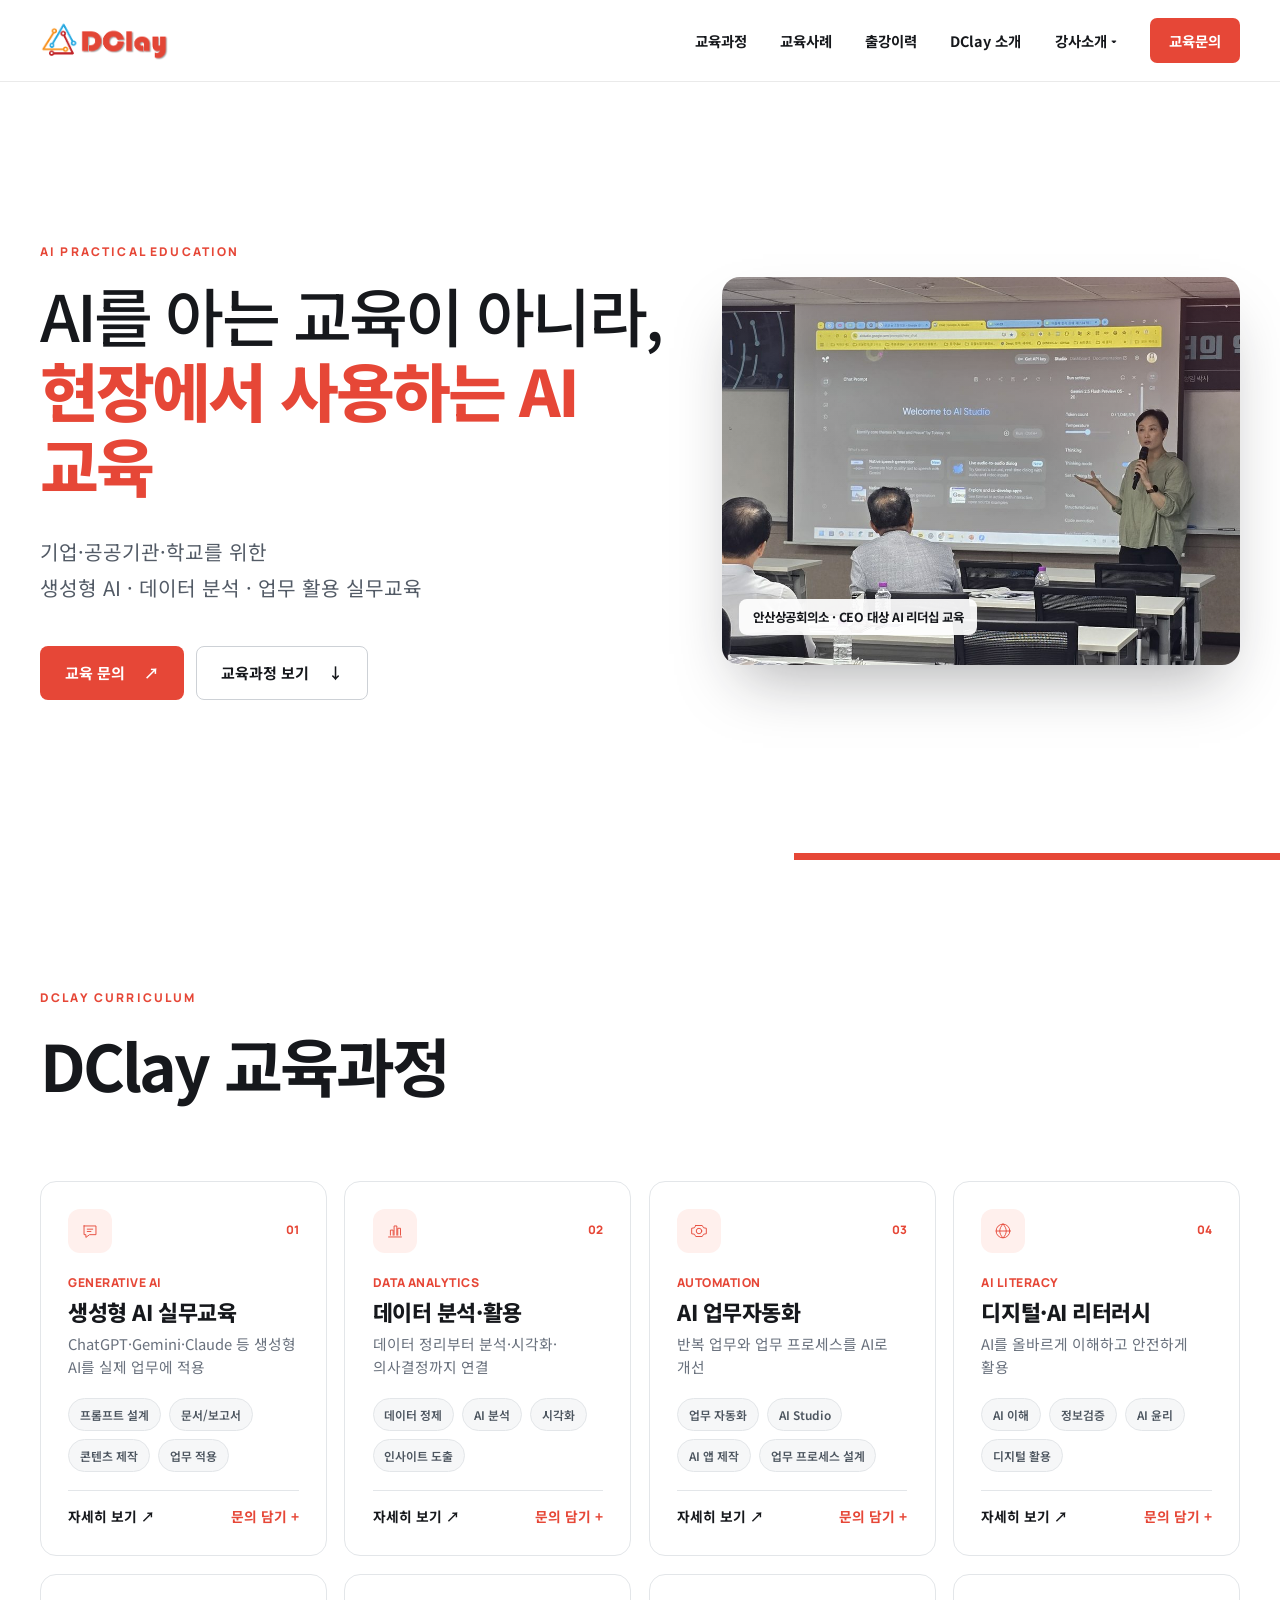
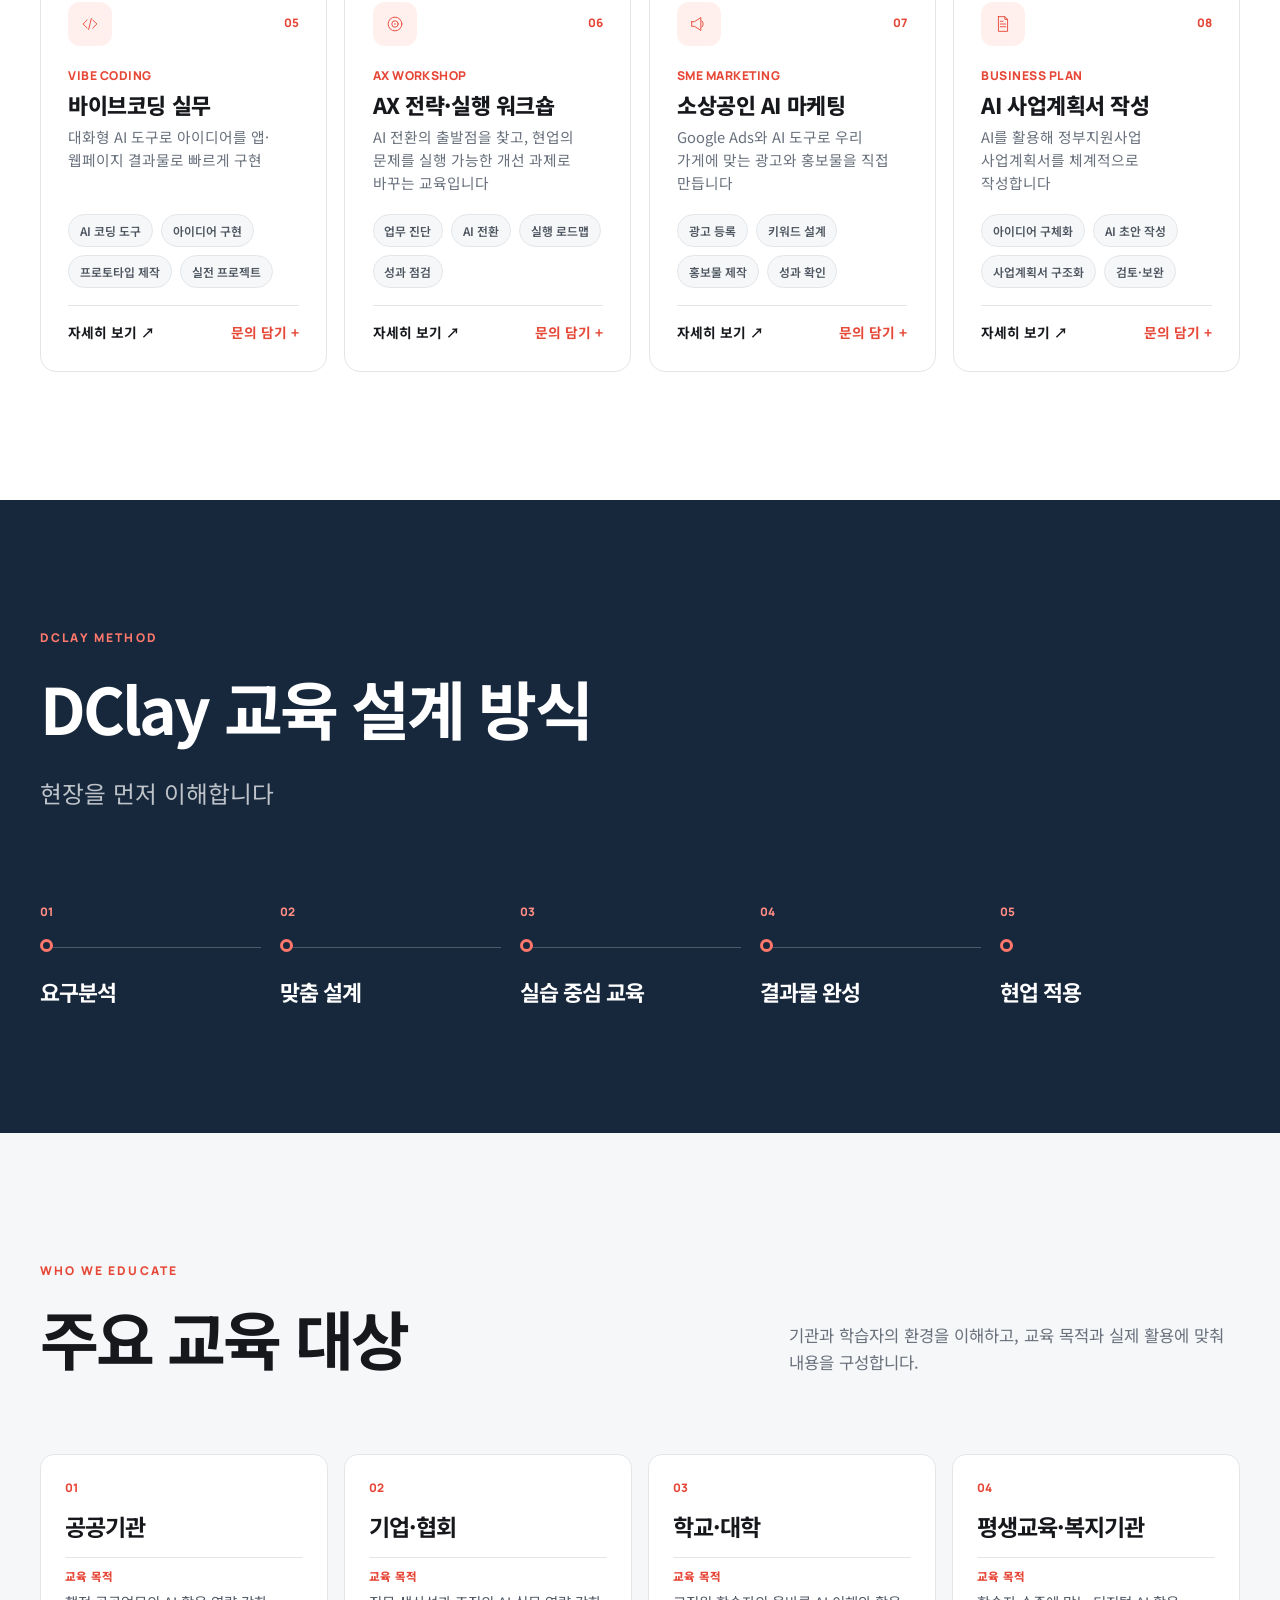
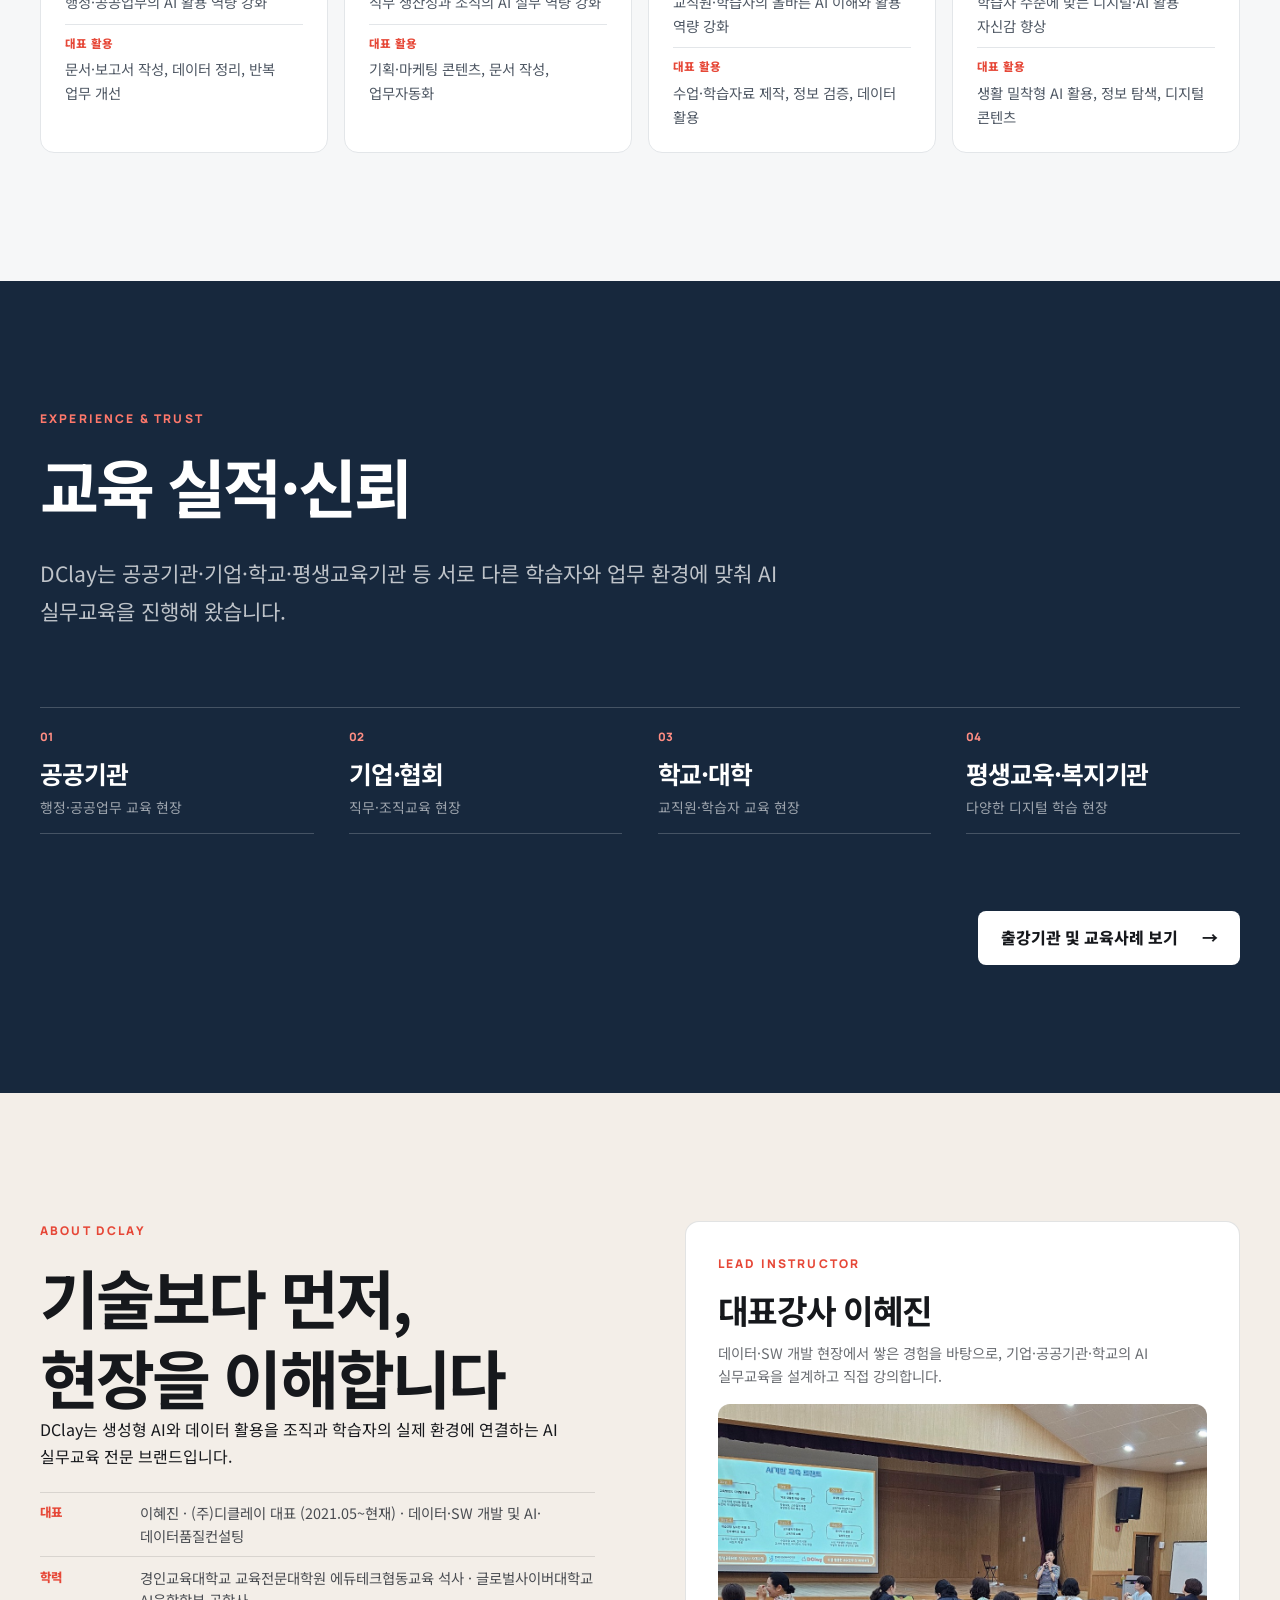
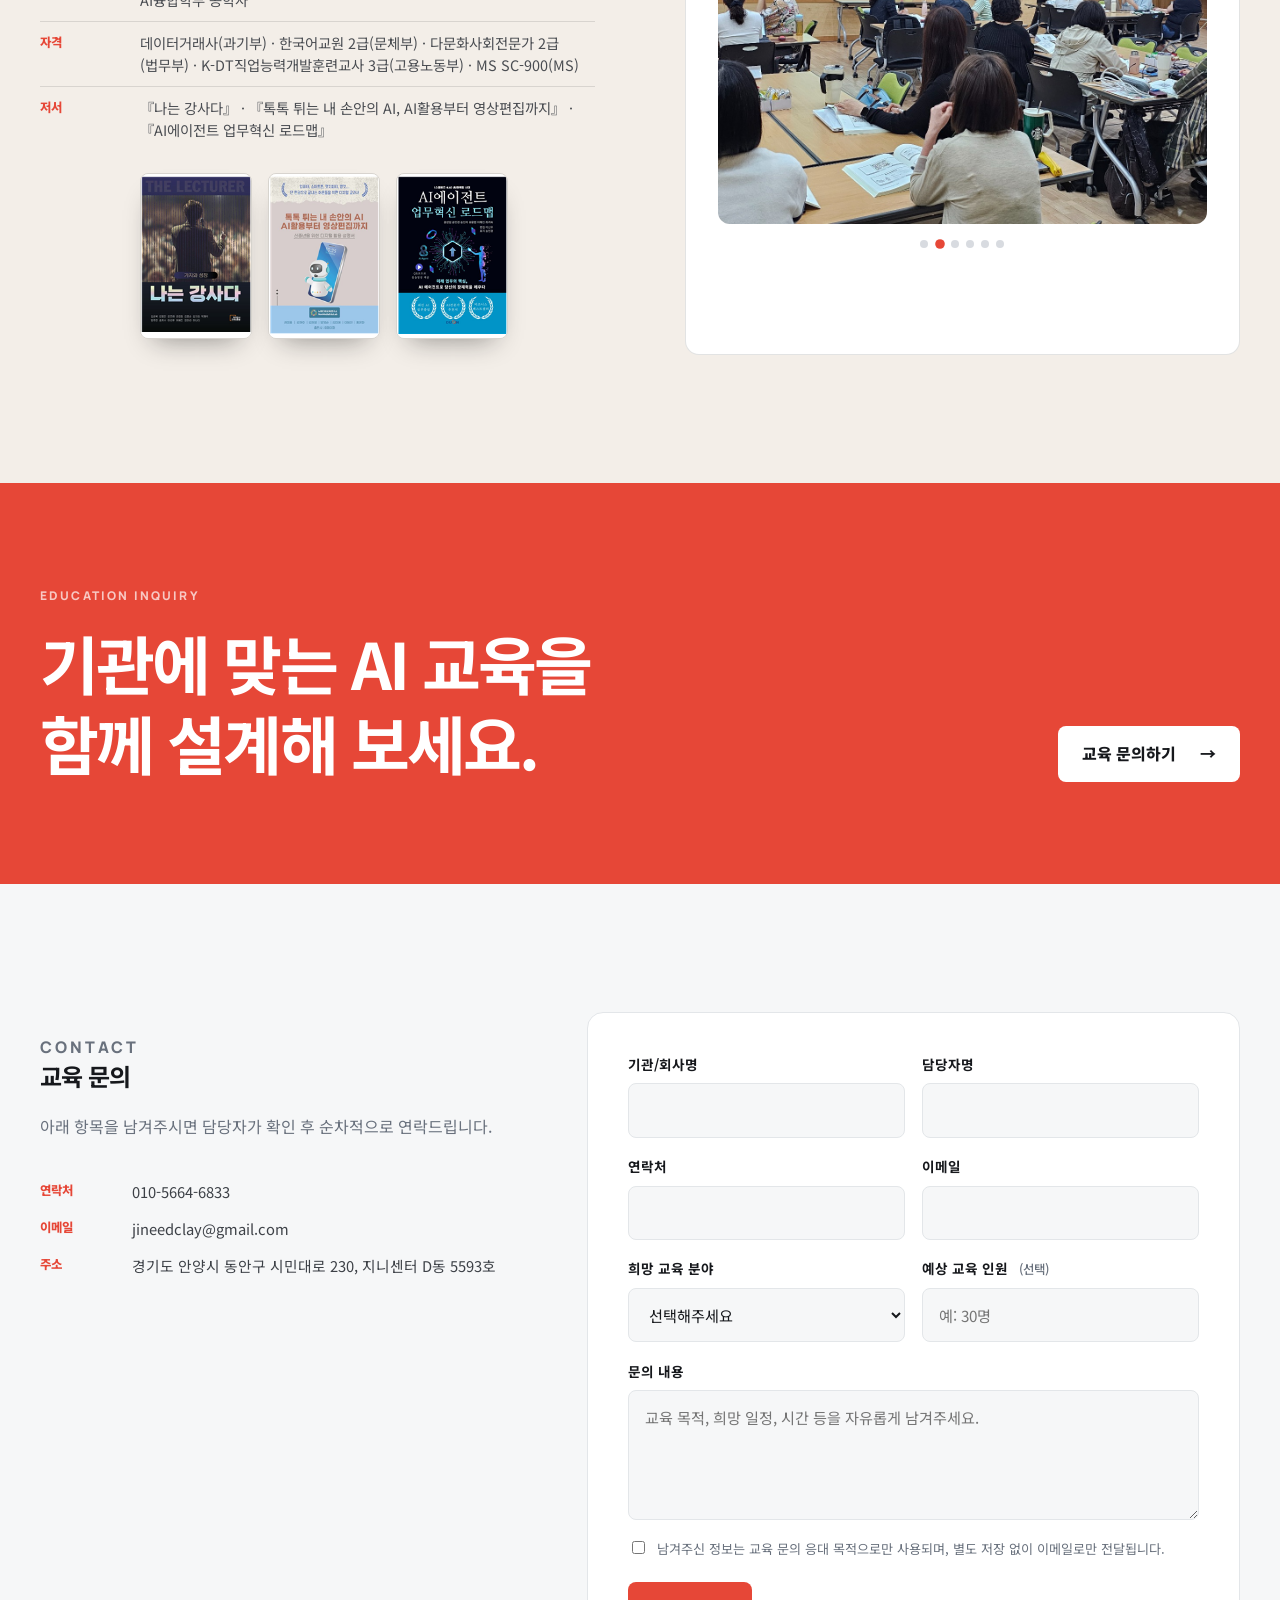
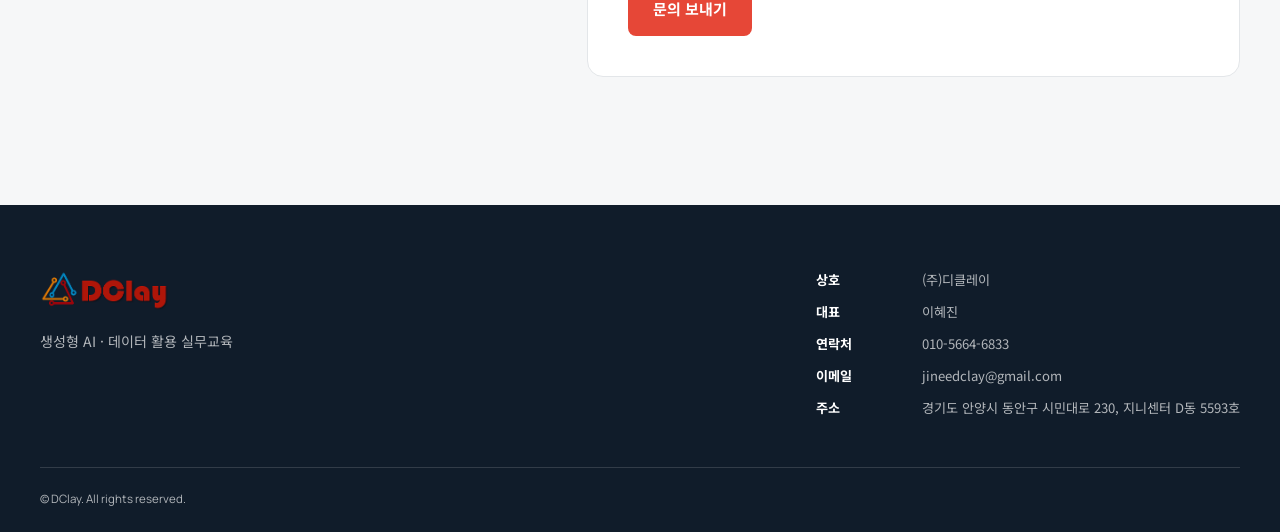
==== commit 57a6a44f: "Add files via upload" ====
--- a/ai-edu/index.html
+++ b/ai-edu/index.html
@@ -6,7 +6,7 @@
   <title>DClay AI 교육 | 현장에서 사용하는 AI 교육</title>
   <meta name="description" content="기업·공공기관·학교를 위한 생성형 AI, 데이터 분석, 업무 활용 실무교육">
   <meta name="theme-color" content="#ffffff">
-  <link rel="stylesheet" href="css/style.css?v=20260912-1">
+  <link rel="stylesheet" href="css/style.css?v=20260912-6">
   <script src="js/main.js" defer></script>
   <script src="js/carousel.js" defer></script>
 </head>
@@ -25,7 +25,27 @@
         <a href="#curriculum">교육과정</a>
         <a href="#education-cases">교육사례</a>
         <a href="institutions.html">출강이력</a>
-        <a href="#about-dclay">DClay 소개</a>
+        <a href="https://www.google.com/search?sca_esv=d02f1cfad0f003e9&biw=1497&bih=1020&sxsrf=APpeQnvHcux0VURXKA1gDdTrSal9pL-v2Q%3A1789214734479&q=(%EC%A3%BC)%EB%94%94%ED%81%B4%EB%A0%88%EC%9D%B4&stick=H4sIAAAAAAAAAONgU1I1qDAzszA2tTAxNDM1NzFLNUyyMqhIS05KNjA1Mk00tUwxMzdKWcQqqPFm8R7N11OmvG3c8npBx5u5WwDxBFzNPQAAAA&mat=CbwBlJvJQVDv&ved=2ahUKEwiBo7OlgOmWAxUOnK8BHfsRK-wQrMcEegQIIxAF" target="_blank" rel="noopener noreferrer">DClay 소개</a>
+        <div class="nav-dropdown">
+          <button type="button" class="nav-dropdown-toggle" aria-expanded="false" aria-controls="instructor-menu">강사소개 <span class="nav-caret" aria-hidden="true">▾</span></button>
+          <div class="nav-dropdown-menu" id="instructor-menu">
+            <div class="nav-dropdown">
+              <button type="button" class="nav-dropdown-toggle" aria-expanded="false" aria-controls="instructor-menu-owner">대표강사 <span class="nav-caret" aria-hidden="true">▾</span></button>
+              <div class="nav-dropdown-menu" id="instructor-menu-owner">
+                <a href="#about-dclay">소개 페이지</a>
+                <a href="https://blog.naver.com/dclay_edu" target="_blank" rel="noopener noreferrer">블로그홈</a>
+                <a href="https://search.naver.com/search.naver?where=nexearch&sm=tab_etc&mra=bjky&pkid=1&os=33527832&qvt=0&query=%EC%9D%B4%ED%98%9C%EC%A7%84" target="_blank" rel="noopener noreferrer">네이버 인물등록</a>
+                <a href="https://search.naver.com/search.naver?sm=tab_hty.top&where=nexearch&ssc=tab.nx.all&query=%28%EC%A3%BC%29%EB%94%94%ED%81%B4%EB%A0%88%EC%9D%B4+%EC%9D%B4%ED%98%9C%EC%A7%84+%EB%8C%80%ED%91%9C&oquery=%EC%9D%B4%ED%98%9C%EC%A7%84&tqi=jqR%2BGdqX6IT8oRGK7vG-379817&ackey=ii3g0a8o" target="_blank" rel="noopener noreferrer">보도자료</a>
+              </div>
+            </div>
+            <div class="nav-dropdown">
+              <button type="button" class="nav-dropdown-toggle" aria-expanded="false" aria-controls="instructor-menu-resident">전임강사 <span class="nav-caret" aria-hidden="true">▾</span></button>
+              <div class="nav-dropdown-menu" id="instructor-menu-resident">
+                <span class="nav-dropdown-empty">추가 예정</span>
+              </div>
+            </div>
+          </div>
+        </div>
         <a class="nav-cta" href="#education-inquiry">교육문의</a>
       </nav>
     </div>
--- a/ai-edu/css/style.css
+++ b/ai-edu/css/style.css
@@ -93,6 +93,22 @@
 .primary-nav.is-open { max-height: calc(100vh - var(--header-height)); padding-block: .8rem 1.5rem; opacity: 1; visibility: visible; }
 .primary-nav a { padding: .9rem 0; border-bottom: 1px solid var(--line); font-weight: 700; }
 .primary-nav .nav-cta { margin-top: .7rem; padding-inline: 1.2rem; color: var(--white); background: var(--red); border: 0; border-radius: 7px; text-align: center; }
+.nav-dropdown { display: flex; flex-direction: column; }
+.nav-dropdown-toggle {
+  display: flex; align-items: center; justify-content: space-between; gap: .4rem; width: 100%;
+  padding: .9rem 0; border: 0; border-bottom: 1px solid var(--line); background: transparent;
+  color: inherit; font: inherit; font-weight: 700; text-align: left; cursor: pointer;
+}
+.nav-caret { display: inline-block; font-size: .75em; transition: transform var(--transition); }
+.nav-dropdown-toggle[aria-expanded="true"] .nav-caret { transform: rotate(180deg); }
+.nav-dropdown-menu { display: flex; flex-direction: column; max-height: 0; overflow: hidden; transition: max-height 300ms ease; }
+.nav-dropdown.is-open > .nav-dropdown-menu { max-height: 600px; }
+.nav-dropdown-menu a { padding: .7rem 0 .7rem 1rem; border-bottom: 1px solid var(--line); font-weight: 500; font-size: .92em; color: var(--muted); }
+.nav-dropdown-menu > .nav-dropdown > .nav-dropdown-toggle {
+  padding: .7rem 0 .7rem 1rem; border-bottom: 1px solid var(--line); font-weight: 600; font-size: .92em; color: var(--ink);
+}
+.nav-dropdown-menu .nav-dropdown-menu a { padding-left: 2rem; font-size: .88em; }
+.nav-dropdown-empty { display: block; padding: .7rem 0 .7rem 2rem; border-bottom: 1px solid var(--line); font-size: .88em; color: var(--muted); font-style: italic; }
 
 /* Hero */
 .hero {
@@ -505,6 +521,37 @@
   .primary-nav a:not(.nav-cta)::after { position: absolute; right: 0; bottom: 2px; left: 0; height: 2px; content: ""; background: var(--red); transform: scaleX(0); transform-origin: right; transition: transform var(--transition); }
   .primary-nav a:not(.nav-cta):hover::after { transform: scaleX(1); transform-origin: left; }
   .primary-nav .nav-cta { margin: 0; padding: .68rem 1.2rem; }
+  .nav-dropdown { position: relative; }
+  .nav-dropdown-toggle {
+    padding: .65rem 0; border: 0; background: transparent; color: inherit; font: inherit;
+    font-weight: 700; font-size: .9rem; cursor: pointer; display: inline-flex; align-items: center; gap: .3rem;
+  }
+  .nav-dropdown-menu {
+    position: absolute; top: 100%; left: 0; z-index: 20; display: flex; flex-direction: column; min-width: 190px;
+    margin-top: 0; padding: .8rem 0 .4rem; max-height: none; overflow: visible; background: var(--white);
+    border: 1px solid var(--line); border-radius: 10px; box-shadow: 0 18px 30px rgba(22,24,28,.12);
+    opacity: 0; visibility: hidden; transform: translateY(-6px);
+    transition: opacity var(--transition), visibility var(--transition), transform var(--transition);
+  }
+  .nav-dropdown:hover > .nav-dropdown-menu,
+  .nav-dropdown:focus-within > .nav-dropdown-menu,
+  .nav-dropdown.is-open > .nav-dropdown-menu { opacity: 1; visibility: visible; transform: translateY(0); }
+  .nav-dropdown-menu a { padding: .55rem 1rem; border: 0; font-size: .88rem; font-weight: 500; color: var(--ink); white-space: nowrap; }
+  .nav-dropdown-menu a:hover { background: var(--surface); }
+  .nav-dropdown-menu a::after { content: none; }
+  .nav-dropdown-menu .nav-dropdown { position: relative; }
+  .nav-dropdown-menu .nav-dropdown > .nav-dropdown-toggle {
+    width: 100%; justify-content: space-between; padding: .55rem 1rem; font-weight: 500; font-size: .88rem; color: var(--ink);
+  }
+  .nav-dropdown-menu .nav-dropdown > .nav-dropdown-toggle:hover { background: var(--surface); }
+  /* Nested submenus fly out to the LEFT (not the right) since the top-level panel
+     sits near the right edge of the nav — opening rightward would clip offscreen. */
+  .nav-dropdown-menu .nav-dropdown-menu { top: 0; left: auto; right: 100%; margin-right: 0; }
+  .nav-dropdown-menu .nav-dropdown-menu a { padding-left: 1rem; }
+  .nav-dropdown-menu .nav-dropdown-menu .nav-dropdown-empty { padding-left: 1rem; }
+  .nav-dropdown-menu .nav-dropdown-menu a { padding-left: 2rem; }
+  .nav-dropdown-empty { display: block; padding: .55rem 1rem; font-size: .85rem; color: var(--muted); font-style: italic; white-space: nowrap; }
+  .nav-dropdown-menu .nav-dropdown-menu .nav-dropdown-empty { padding-left: 2rem; }
   .section-heading-split { grid-template-columns: minmax(0,1fr) minmax(340px,.62fr); align-items: end; }
   .course-list { grid-template-columns: repeat(4, minmax(0,1fr)); }
   .audience-grid { grid-template-columns: repeat(4, minmax(0,1fr)); }
